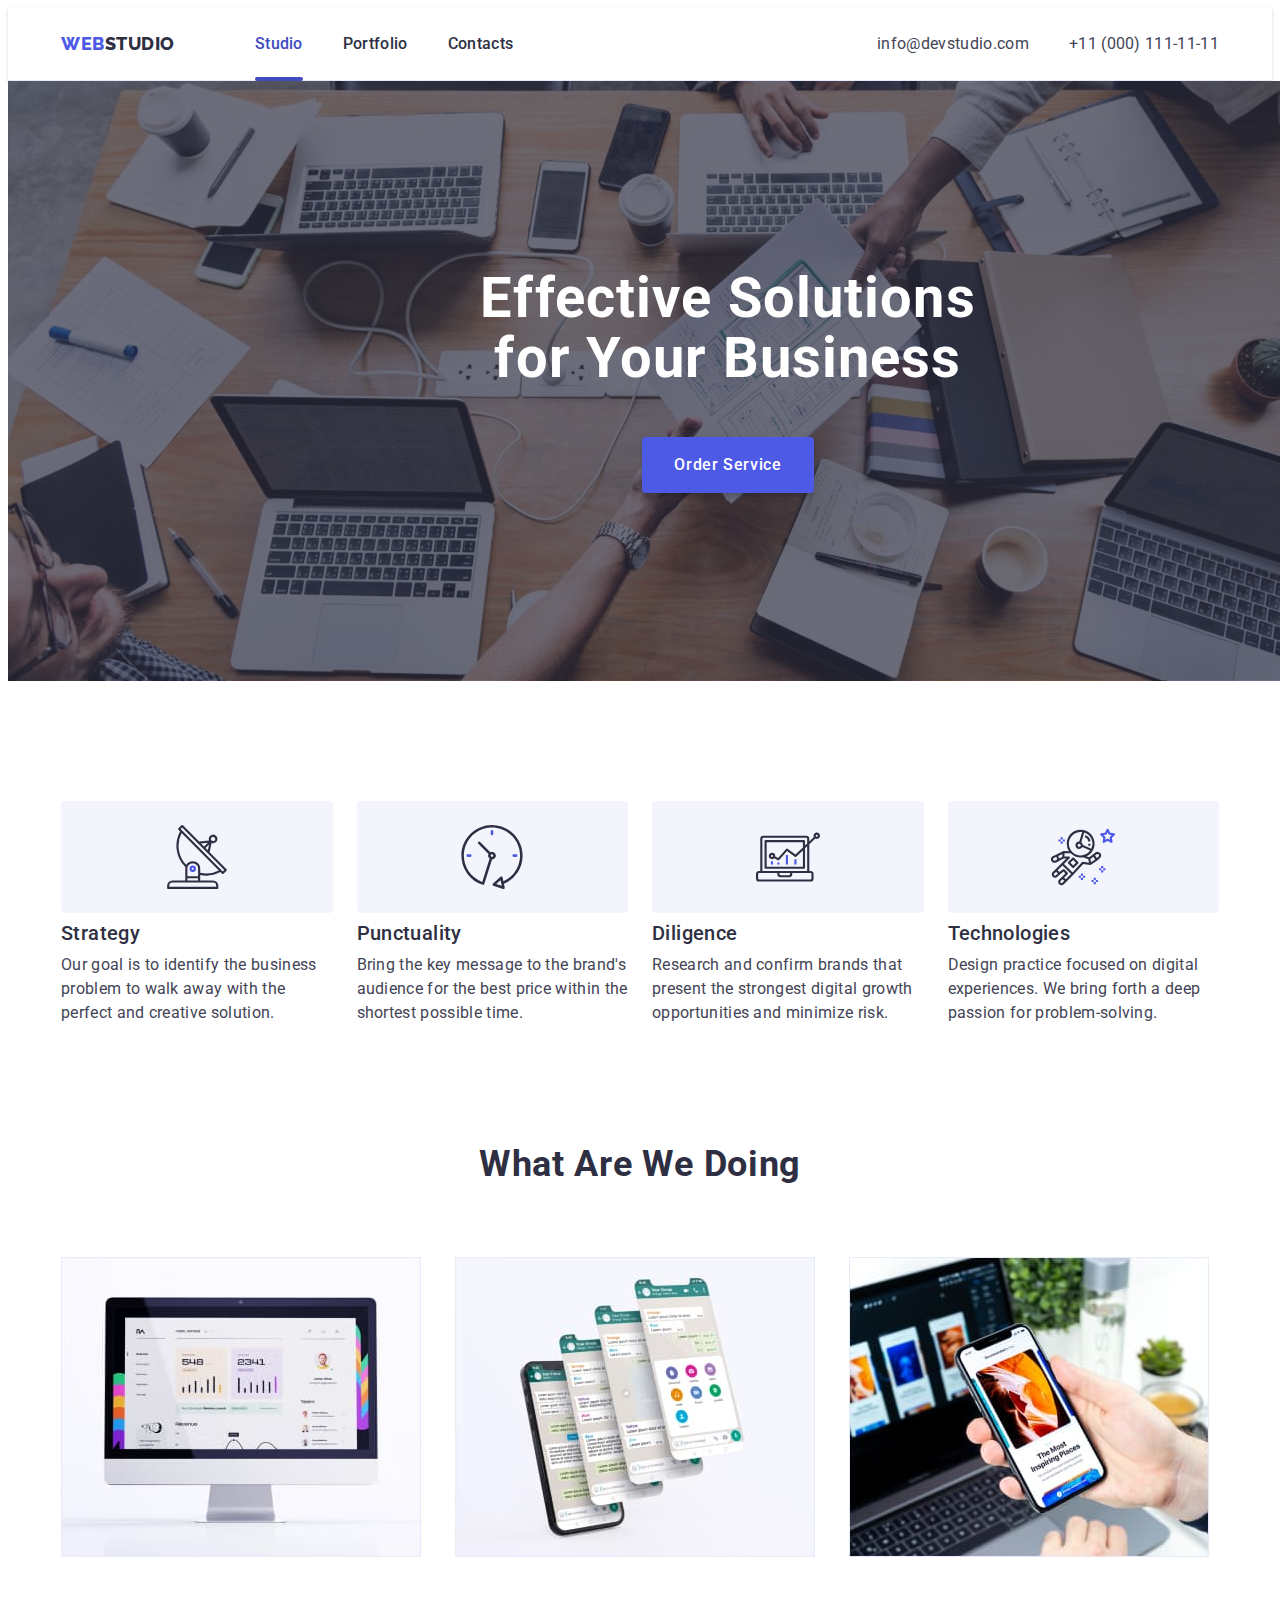
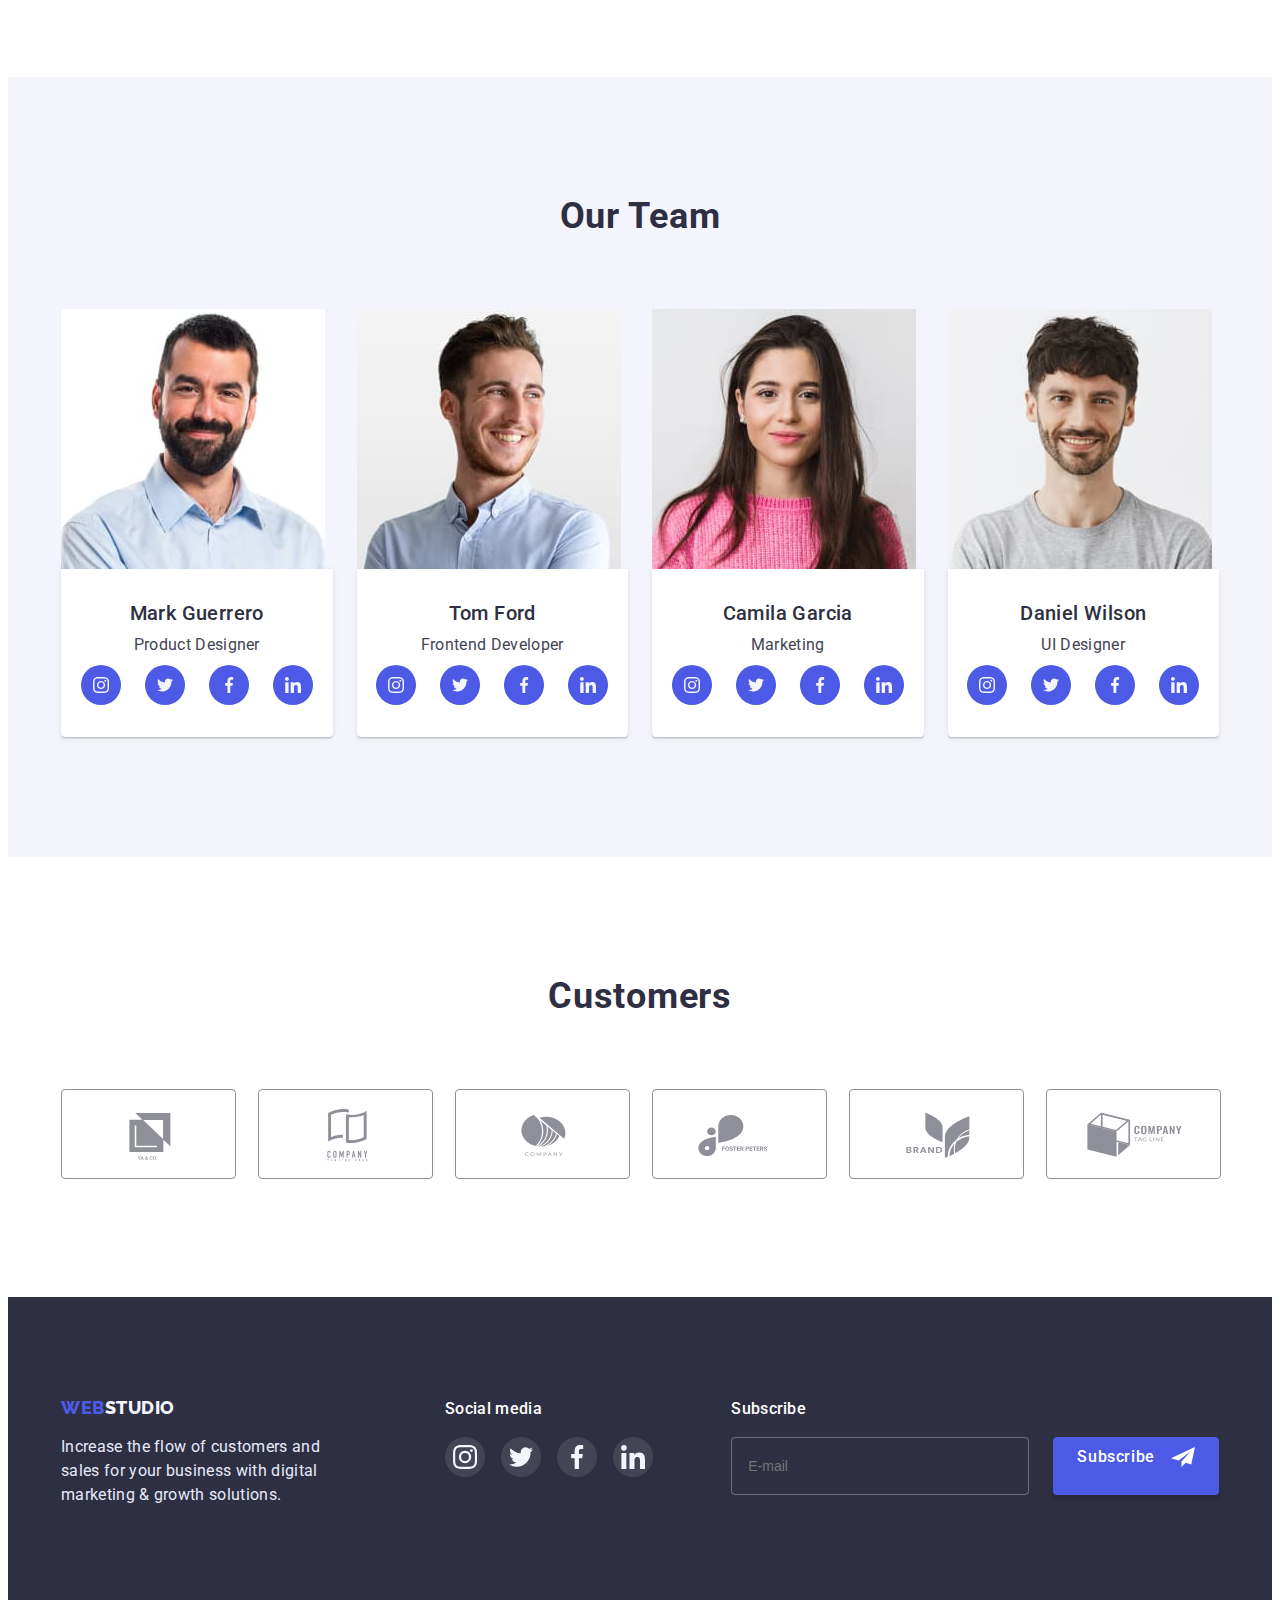
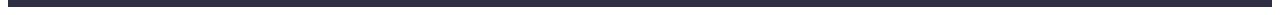
==== index.html @ 7e866ab6 "start" ====
<!DOCTYPE html>
<html lang="en">
  <head>
    <meta charset="UTF-8" />
    <meta http-equiv="X-UA-Compatible" content="IE=edge" />
    <meta name="viewport" content="width=device-width, initial-scale=1.0" />
    <title>WebStudio</title>
    <link rel="preconnect" href="https://fonts.googleapis.com" />
    <link rel="preconnect" href="https://fonts.gstatic.com" crossorigin />
    <link
      href="https://fonts.googleapis.com/css2?family=Raleway:wght@800&family=Roboto:wght@400;500;700;900&display=swap"
      rel="stylesheet"
    />
    <link
      rel="stylesheet"
      href="https://cdnjs.cloudflare.com/ajax/libs/modern-normalize/1.1.0/modern-normalize.min.css"
      integrity="sha512-wpPYUAdjBVSE4KJnH1VR1HeZfpl1ub8YT/NKx4PuQ5NmX2tKuGu6U/JRp5y+Y8XG2tV+wKQpNHVUX03MfMFn9Q=="
      crossorigin="anonymous"
      referrerpolicy="no-referrer"
    />
    <link rel="stylesheet" href="./css/styles.css" />
  </head>
  <body>
    <header class="header">
      <div class="container header-container">
        <nav class="header-nav">
          <a class="header-logo link" href="./index.html"
            >WEB<span class="header-logo-part">Studio</span></a
          >
          <ul class="header-list list">
            <li class="header-item">
              <a class="header-link current link" href="./index.html">Studio</a>
            </li>
            <li class="header-item">
              <a class="header-link link" href="./portfolio.html">Portfolio</a>
            </li>
            <li class="header-item">
              <a class="header-link link" href="">Contacts</a>
            </li>
          </ul>
        </nav>
        <address class="address">
          <ul class="header-contact-list list">
            <li class="header-contact-item">
              <a
                class="header-contact-link link"
                href="mailto:info@devstudio.com"
                >info@devstudio.com</a
              >
            </li>
            <li class="header-contact-item">
              <a class="header-contact-link link" href="tel:+110001111111"
                >+11 (000) 111-11-11</a
              >
            </li>
          </ul>
        </address>
      </div>
    </header>
    <main>
      <section class="hero">
        <div class="container hero-container">
          <h1 class="hero-title">Effective Solutions for Your Business</h1>
          <button type="button" data-modal-open class="hero-btn">
            Order Service
          </button>
        </div>
      </section>
      <section class="qualities section">
        <div class="container qualities-container">
          <h2 hidden class="qualities-title">Advantages</h2>
          <ul class="qualities-list list">
            <li class="qualities-item">
              <div class="qualities-icon-box">
                <svg class="qualities-icon" width="64" height="64">
                  <use href="./images/icons.svg#icon-antenna"></use>
                </svg>
              </div>
              <h3 class="qualities-name">Strategy</h3>
              <p class="qualities-text">
                Our goal is to identify the business problem to walk away with
                the perfect and creative solution.
              </p>
            </li>
            <li class="qualities-item">
              <div class="qualities-icon-box">
                <svg class="qualities-icon" width="64" height="64">
                  <use href="./images/icons.svg#icon-clock"></use>
                </svg>
              </div>
              <h3 class="qualities-name">Punctuality</h3>
              <p class="qualities-text">
                Bring the key message to the brand's audience for the best price
                within the shortest possible time.
              </p>
            </li>
            <li class="qualities-item">
              <div class="qualities-icon-box">
                <svg class="qualities-icon" width="64" height="64">
                  <use href="./images/icons.svg#icon-diagram"></use>
                </svg>
              </div>
              <h3 class="qualities-name">Diligence</h3>
              <p class="qualities-text">
                Research and confirm brands that present the strongest digital
                growth opportunities and minimize risk.
              </p>
            </li>
            <li class="qualities-item">
              <div class="qualities-icon-box">
                <svg class="qualities-icon" width="64" height="64">
                  <use href="./images/icons.svg#icon-astronaut"></use>
                </svg>
              </div>
              <h3 class="qualities-name">Technologies</h3>
              <p class="qualities-text">
                Design practice focused on digital experiences. We bring forth a
                deep passion for problem-solving.
              </p>
            </li>
          </ul>
        </div>
      </section>
      <section class="creation section">
        <div class="container">
          <h2 class="creation-title">What Are We Doing</h2>
          <ul class="creation-list list">
            <li class="creation-item">
              <img src="./images/computer.jpg" alt="computer" width="360" />
            </li>
            <li class="creation-item">
              <img src="./images/messenger.jpg" alt="messenger" width="360" />
            </li>
            <li class="creation-item">
              <img src="./images/phone.jpg" alt="phone" width="360" />
            </li>
          </ul>
        </div>
      </section>
      <section class="team section">
        <div class="container team-container">
          <h2 class="team-title">Our Team</h2>
          <ul class="team-list list">
            <li class="team-item">
              <img src="./images/mark.jpg" alt="Mark Guerrero" width="264" />
              <div class="team-text">
                <h3 class="team-worker-name">Mark Guerrero</h3>
                <p class="team-worker-position">Product Designer</p>
                <ul class="team-soc-list list">
                  <li class="team-soc-item">
                    <a class="team-soc-link link" href>
                      <svg class="team-soc-icon" width="16" height="16">
                        <use href="./images/icons.svg#icon-instagram"></use>
                      </svg>
                    </a>
                  </li>
                  <li class="team-soc-item">
                    <a class="team-soc-link link" href>
                      <svg class="team-soc-icon" width="16" height="16">
                        <use href="./images/icons.svg#icon-twitter"></use>
                      </svg>
                    </a>
                  </li>
                  <li class="team-soc-item">
                    <a class="team-soc-link link" href>
                      <svg class="team-soc-icon" width="16" height="16">
                        <use href="./images/icons.svg#icon-facebook"></use>
                      </svg>
                    </a>
                  </li>
                  <li class="team-soc-item">
                    <a class="team-soc-link link" href>
                      <svg class="team-soc-icon" width="16" height="16">
                        <use href="./images/icons.svg#icon-linkedin"></use>
                      </svg>
                    </a>
                  </li>
                </ul>
              </div>
            </li>
            <li class="team-item">
              <img src="./images/tom.jpg" alt="Tom Ford" width="264" />
              <div class="team-text">
                <h3 class="team-worker-name">Tom Ford</h3>
                <p class="team-worker-position">Frontend Developer</p>
                <ul class="team-soc-list list">
                  <li class="team-soc-item">
                    <a class="team-soc-link link" href>
                      <svg class="team-soc-icon" width="16" height="16">
                        <use href="./images/icons.svg#icon-instagram"></use>
                      </svg>
                    </a>
                  </li>
                  <li class="team-soc-item">
                    <a class="team-soc-link link" href>
                      <svg class="team-soc-icon" width="16" height="16">
                        <use href="./images/icons.svg#icon-twitter"></use>
                      </svg>
                    </a>
                  </li>
                  <li class="team-soc-item">
                    <a class="team-soc-link link" href>
                      <svg class="team-soc-icon" width="16" height="16">
                        <use href="./images/icons.svg#icon-facebook"></use>
                      </svg>
                    </a>
                  </li>
                  <li class="team-soc-item">
                    <a class="team-soc-link link" href>
                      <svg class="team-soc-icon" width="16" height="16">
                        <use href="./images/icons.svg#icon-linkedin"></use>
                      </svg>
                    </a>
                  </li>
                </ul>
              </div>
            </li>
            <li class="team-item">
              <img src="./images/camila.jpg" alt="Camila Garcia" width="264" />
              <div class="team-text">
                <h3 class="team-worker-name">Camila Garcia</h3>
                <p class="team-worker-position">Marketing</p>
                <ul class="team-soc-list list">
                  <li class="team-soc-item">
                    <a class="team-soc-link link" href>
                      <svg class="team-soc-icon" width="16" height="16">
                        <use href="./images/icons.svg#icon-instagram"></use>
                      </svg>
                    </a>
                  </li>
                  <li class="team-soc-item">
                    <a class="team-soc-link link" href>
                      <svg class="team-soc-icon" width="16" height="16">
                        <use href="./images/icons.svg#icon-twitter"></use>
                      </svg>
                    </a>
                  </li>
                  <li class="team-soc-item">
                    <a class="team-soc-link link" href>
                      <svg class="team-soc-icon" width="16" height="16">
                        <use href="./images/icons.svg#icon-facebook"></use>
                      </svg>
                    </a>
                  </li>
                  <li class="team-soc-item">
                    <a class="team-soc-link link" href>
                      <svg class="team-soc-icon" width="16" height="16">
                        <use href="./images/icons.svg#icon-linkedin"></use>
                      </svg>
                    </a>
                  </li>
                </ul>
              </div>
            </li>
            <li class="team-item">
              <img src="./images/daniel.jpg" alt="Daniel Wilson" width="264" />
              <div class="team-text">
                <h3 class="team-worker-name">Daniel Wilson</h3>
                <p class="team-worker-position">UI Designer</p>
                <ul class="team-soc-list list">
                  <li class="team-soc-item">
                    <a class="team-soc-link link" href>
                      <svg class="team-soc-icon" width="16" height="16">
                        <use href="./images/icons.svg#icon-instagram"></use>
                      </svg>
                    </a>
                  </li>
                  <li class="team-soc-item">
                    <a class="team-soc-link link" href>
                      <svg class="team-soc-icon" width="16" height="16">
                        <use href="./images/icons.svg#icon-twitter"></use>
                      </svg>
                    </a>
                  </li>
                  <li class="team-soc-item">
                    <a class="team-soc-link link" href>
                      <svg class="team-soc-icon" width="16" height="16">
                        <use href="./images/icons.svg#icon-facebook"></use>
                      </svg>
                    </a>
                  </li>
                  <li class="team-soc-item">
                    <a class="team-soc-link link" href>
                      <svg class="team-soc-icon" width="16" height="16">
                        <use href="./images/icons.svg#icon-linkedin"></use>
                      </svg>
                    </a>
                  </li>
                </ul>
              </div>
            </li>
          </ul>
        </div>
      </section>
      <section class="customers section">
        <div class="container customers-container">
          <h2 class="customers-title">Customers</h2>
          <ul class="customers-list list">
            <li class="customers-item">
              <a class="customers-link link" href>
                <svg class="customers-icon" width="104" height="56">
                  <use href="./images/icons.svg#icon-Logo-1"></use>
                </svg>
              </a>
            </li>
            <li class="customers-item">
              <a class="customers-link link" href="">
                <svg class="customers-icon" width="104" height="56">
                  <use href="./images/icons.svg#icon-Logo-2"></use>
                </svg>
              </a>
            </li>
            <li class="customers-item">
              <a class="customers-link link" href="">
                <svg class="customers-icon" width="104" height="56">
                  <use href="./images/icons.svg#icon-Logo-3"></use>
                </svg>
              </a>
            </li>
            <li class="customers-item">
              <a class="customers-link link" href="">
                <svg class="customers-icon" width="104" height="56">
                  <use href="./images/icons.svg#icon-Logo-4"></use>
                </svg>
              </a>
            </li>
            <li class="customers-item">
              <a class="customers-link link" href="">
                <svg class="customers-icon" width="104" height="56">
                  <use href="./images/icons.svg#icon-Logo-5"></use>
                </svg>
              </a>
            </li>
            <li class="customers-item">
              <a class="customers-link link" href="">
                <svg class="customers-icon" width="104" height="56">
                  <use href="./images/icons.svg#icon-Logo-6"></use>
                </svg>
              </a>
            </li>
          </ul>
        </div>
      </section>
    </main>
    <footer class="footer">
      <div class="container footer-container">
        <div class="footer-info">
          <a class="footer-logo link" href="./index.html"
            >WEB<span class="footer-logo-part">Studio</span></a
          >
          <p class="footer-text">
            Increase the flow of customers and sales for your business with
            digital marketing & growth solutions.
          </p>
        </div>
        <div class="footer-soc">
          <h3 class="footer-soc-title">Social media</h3>
          <ul class="footer-soc-list list">
            <li class="footer-soc-item">
              <a class="footer-soc-link link" href>
                <svg class="customers-icon" width="24" height="24">
                  <use href="./images/icons.svg#icon-instagram"></use>
                </svg>
              </a>
            </li>
            <li class="footer-soc-item">
              <a class="footer-soc-link link" href>
                <svg class="footer-soc-icon" width="24" height="24">
                  <use href="./images/icons.svg#icon-twitter"></use>
                </svg>
              </a>
            </li>
            <li class="footer-soc-item">
              <a class="footer-soc-link link" href>
                <svg class="footer-soc-icon" width="24" height="24">
                  <use href="./images/icons.svg#icon-facebook"></use>
                </svg>
              </a>
            </li>
            <li class="footer-soc-item">
              <a class="footer-soc-link link" href>
                <svg class="footer-soc-icon" width="24" height="24">
                  <use href="./images/icons.svg#icon-linkedin"></use>
                </svg>
              </a>
            </li>
          </ul>
        </div>
        <div class="footer-sub">
          <p class="footer-sub-title">Subscribe</p>
          <form class="footer-sub-content">
            <label class="footer-sub-email" for="sub-email"></label>
            <input
              class="sub-email-input"
              id="sub-email"
              name="sub-email"
              type="email"
              placeholder="E-mail"
            />
            <button type="submit" class="footer-sub-btn">
              Subscribe
              <svg class="footer-sub-icon" width="24" height="24">
                <use href="./images/icons.svg#icon-telegram"></use>
              </svg>
            </button>
          </form>
        </div>
      </div>
    </footer>
    <div class="backdrop is-hidden" data-modal>
      <div class="modal">
        <div class="modal-close">
          <button type="button" class="modal-close-btn" data-modal-close>
            <svg class="modal-close-sign" width="8" height="8">
              <use href="./images/icons.svg#icon-close-black"></use>
            </svg>
          </button>
        </div>
        <p class="modal-title" title="Modal title">
          Leave your contacts and we will call you back
        </p>
        <form class="modal-form">
          <div class="modal-field">
            <label class="modal-label-text" for="user-name">Name</label>
            <div class="input-wrap">
              <input
                class="modal-input"
                id="user-name"
                name="user-name"
                type="text"
              />
              <svg class="modal-input-icon" width="18" height="24">
                <use href="./images/icons.svg#icon-person"></use>
              </svg>
            </div>
          </div>
          <div class="modal-field">
            <label class="modal-label-text" for="user-phone">Phone</label>
            <div class="input-wrap">
              <input
                class="modal-input"
                id="user-phone"
                name="user-phone"
                type="tel"
              />
              <svg class="modal-input-icon" width="18" height="24">
                <use href="./images/icons.svg#icon-phone"></use>
              </svg>
            </div>
          </div>
          <div class="modal-field">
            <label class="modal-label-text" for="user-email">Email</label>
            <div class="input-wrap">
              <input
                class="modal-input"
                id="user-email"
                name="user-email"
                type="email"
              />
              <svg class="modal-input-icon" width="18" height="24">
                <use href="./images/icons.svg#icon-email"></use>
              </svg>
            </div>
          </div>
          <div class="modal-field">
            <label class="modal-label-text" for="user-comment">Comment</label>
            <div class="input-wrap">
              <textarea
                class="modal-textarea"
                name="user-comment"
                id="user-comment"
                placeholder="Text input"
              ></textarea>
            </div>
          </div>
          <div class="modal-field">
            <input
              class="modal-check visually-hidden"
              id="privacy"
              name="user-privacy"
              type="checkbox"
              value="true"
            />
            <label class="check-text" for="privacy">
              <span>
                <svg class="check-icon" width="10" height="8">
                  <use href="./images/icons.svg#icon-Vector"></use>
                </svg>
              </span>
              <p class="text-privacy">
                I accept the terms and conditions of the
                <a class="privacy-link" href="">Privacy Policy</a>
              </p>
            </label>
          </div>
          <button class="modal-btn" type="submit">Send</button>
        </form>
      </div>
    </div>
    <script src="./js/modal.js"></script>
  </body>
</html>
---- css/styles.css ----
:root{
    --first-main-color: #2E2F42;
    --second-main-color: #434455;
    --third-main-color: #4D5AE5;
    --hover-color: #404BBF;
    --white-color: #FFFFFF;
    --cloud-color: #F4F4FD;
    --cornflower-color: #E7E9FC;
    --green-color: #31D0AA;
    --helper-text-color: #8E8F99;
    --modal-color: #FCFCFC;
}

.visually-hidden {
    position: absolute;
    width: 1px;
    height: 1px;
    margin: -1px;
    border: 0;
    padding: 0;

    white-space: nowrap;
    clip-path: inset(100%);
    clip: rect(0 0 0 0);
    overflow: hidden;
}

p,
h1,
h2,
h3,
h4,
h5,
h6{
   margin: 0; 
}

ul{
    padding-left: 0;
    margin: 0;
}

body{
    font-family:'Roboto', sans-serif;
}

.link{
    text-decoration: none;
}

.list{
    list-style: none;
}

.container{
    max-width: 1158px;
    padding-left: 15px;
    padding-right: 15px;
    margin-left: auto;
    margin-right: auto;
    /* outline: 2px solid red; */
}

.section{
    padding-top: 120px;
    padding-bottom: 120px;
}

img{
    display: block;
    max-width: 100%;
    height: auto;
}

/* -------------------HEADER-------------------- */

.header{
  padding-top: 24px;
  padding-bottom: 24px;
  border-bottom: 1px solid #E7E9FC;
  box-shadow: 0px 2px 1px rgba(46, 47, 66, 0.08), 0px 1px 1px rgba(46, 47, 66, 0.16), 0px 1px 6px rgba(46, 47, 66, 0.08);
}

.header-container{
    display: flex;
    align-items: center;
}

.header-nav{
    display: flex;
    align-items: center;
    margin-right: auto;
}

.header-logo{
    font-family: 'Raleway', sans-serif;
    font-weight: 800;
    font-size: 18px;
    line-height: 1.17;
    letter-spacing: 0.03em;
    text-transform: uppercase;
    color: var(--third-main-color);
    margin-right: 80px;
}

.header-logo-part{
    color: var(--first-main-color);
}

.header-list{
    display: flex;
    gap: 40px;
}

.header-link{
    position: relative;
    font-weight: 500;
    font-size: 16px;
    line-height: 1.5;
    letter-spacing: 0.02em;
    color: var(--first-main-color);
    transition: color 250ms cubic-bezier(0.4, 0, 0.2, 1);
}

.current.header-link{
    color: var(--hover-color);
}

.current.header-link::after{
    content: '';
    display: block;
    position: absolute;
    top: 43px;
    width: 100%;
    height: 4px;
    background-color: var(--hover-color);
    border-radius: 2px;
}

.header-link:hover,
.header-link:focus {
    color: var(--hover-color);
}

.header-contact-link{
    font-weight: 400;
    font-size: 16px;
    line-height: 1.5;
    letter-spacing: 0.02em;
    color: var(--second-main-color);
    transition: color 250ms cubic-bezier(0.4, 0, 0.2, 1);
}

.header-contact-link:hover,
.header-contact-link:focus:focus {
    color: var(--hover-color);
}

.address{
    font-style: normal;
}

.header-contact-list{
    display: flex;
    gap: 40px;
}

/* ----------------------HERO------------------- */

.hero{
    background-image: linear-gradient(rgba(46, 47, 66, 0.7), rgba(46, 47, 66, 0.7)), url(../images/hero-bg.jpg);
    background-repeat: no-repeat;
    background-position: center;
    background-size: cover;
    text-align: center;
    padding-top: 188px;
    padding-bottom: 188px;
    width: 1440px;
    margin-left: auto;
    margin-right: auto;
}

.hero-title{
    font-size: 56px;
    line-height: 1.07;
    letter-spacing: 0.02em;
    color: var(--white-color);
    margin-bottom: 48px;
    width: 496px;
    margin-left: auto;
    margin-right: auto;
} 

.hero-btn{
    font-family: 'Roboto', sans-serif;
    font-weight: 500;
    font-size: 16px;
    line-height: 1.5;
    letter-spacing: 0.04em;
    color: var(--white-color);
    background-color: var(--third-main-color);
    cursor: pointer;
    padding: 16px 32px;
    box-shadow: 0px 4px 4px rgba(0, 0, 0, 0.15);
    border-radius: 4px;
    border: 0;
    transition: background-color 250ms cubic-bezier(0.4, 0, 0.2, 1);
}

.hero-btn:hover,
.hero-btn:focus{
    background-color: var(--hover-color);
}

/* -----------------QUALITIES------------------ */

.qualities-item{
    max-width: calc((100% - 72px) / 4);
}

.qualities-list{
    display: flex;
    align-items: center;
    gap: 24px;
}

.qualities-icon-box{
   
    height: 112px;
    background-color: var(--cloud-color);
    border-radius: 4px;
    display: flex;
    align-items: center;
    justify-content: center;
    margin-bottom: 8px;
}

.qualities-name{
    font-weight: 500;
    font-size: 20px;
    line-height: 1.2;
    letter-spacing: 0.02em;
    color: var(--first-main-color);
    margin-bottom: 8px;
}

.qualities-text{
    font-size: 16px;
    line-height: 1.5;
    letter-spacing: 0.02em;
    color: var(--second-main-color); 
}

/* -----------------CREATION------------------- */

.creation{
    padding-top: 0;
}

.creation-title{
    font-size: 36px;
    line-height: 1.11;
    letter-spacing: 0.02em;
    text-align: center;
    text-transform: capitalize;
    color: var(--first-main-color);
    margin-bottom: 72px;
}

.creation-list{
    display: flex;
    align-items: center;
    gap: 24px;
}

.creation-item{
    width: calc((100% - 48px) / 3);
}

/* --------------------TEAM-------------------- */

.team{
    background: var(--cloud-color);
}

.team-list{
    display: flex;
    gap: 24px;
}

.team-item{
    width: calc((100% - 72px) / 4);
}

.team-text{
    padding: 32px 0;
    background: var(--white-color);
    box-shadow: 0px 1px 6px rgba(46, 47, 66, 0.08), 0px 1px 1px rgba(46, 47, 66, 0.16), 0px 2px 1px rgba(46, 47, 66, 0.08);
    border-radius: 0px 0px 4px 4px;
}

.team-title{
    font-size: 36px;
    line-height: 1.11;
    letter-spacing: 0.02em;
    text-align: center;
    text-transform: capitalize;
    color: var(--first-main-color);
    margin-bottom: 72px;
}

.team-worker-name{
    font-weight: 500;
    font-size: 20px;
    line-height: 1.2;
    letter-spacing: 0.02em;
    color: var(--first-main-color);
    text-align: center;
    margin-bottom: 8px;
}

.team-worker-position{
    line-height: 1.5;
    letter-spacing: 0.02em;
    color: var(--second-main-color);
    text-align: center;
    margin-bottom: 8px;
}

.team-soc-list{
    display: flex;
    justify-content: center;
    gap: 24px;
}

.team-soc-item{
    width: 40px;
    height: 40px;
}

.team-soc-link{
    width: 100%;
    height: 100%;
    border-radius: 50%;
    background-color: var(--third-main-color);
    display: flex;
    align-items: center;
    justify-content: center;
    fill: var(--cloud-color);
    transition: background-color 250ms cubic-bezier(0.4, 0, 0.2, 1);
}

.team-soc-link:hover,
.team-soc-link:focus{
    background-color: var(--hover-color);
}

/* ---------------------CUSTOMERS--------------------- */

.customers-title{
    font-size: 36px;
    line-height: 1.11;
    text-align: center;
    letter-spacing: 0.02em;
    text-transform: capitalize;
    color: var(--first-main-color);
    margin-bottom: 72px;
}

.customers-list{
    display: flex;
    justify-content: center;
    gap: 24px;
}

.customers-item{
    width: calc((100% - 120px) / 6);
    height: 88px;
}

.customers-link{
    width: 100%;
    height: 100%;
    border: 1px solid var(--helper-text-color);
    border-radius: 4px;
    display: flex;
    align-items: center;
    justify-content: center;
    fill: var(--helper-text-color);
    transition: border-color 250ms cubic-bezier(0.4, 0, 0.2, 1);
}

.customers-icon{
    transition: fill 250ms cubic-bezier(0.4, 0, 0.2, 1);
}

.customers-link:hover,
.customers-link:focus{
    border-color: var(--hover-color);
}

.customers-link:hover .customers-icon,
.customers-link:focus .customers-icon{
    fill: var(--hover-color);
}

/* --------------------FOOTER------------------ */

.footer{
    background-color: var(--first-main-color);
    padding-top: 100px;
    padding-bottom: 100px;
}

.footer-container{
    display: flex;
    /* gap: 120px; */
}

.footer-info{
    margin-right: 120px;
}

.footer-logo{
    font-family: 'Raleway', sans-serif;
    font-weight: 800;
    font-size: 18px;
    line-height: 1.17;
    letter-spacing: 0.03em;
    text-transform: uppercase;
    color: var(--third-main-color);
}

.footer-logo-part{
    font-family: 'Raleway', sans-serif;
    font-size: 18px;
    line-height: 1.16;
    letter-spacing: 0.03em;
    text-transform: uppercase;
    color: var(--cloud-color);
}

.footer-text{
    line-height: 1.5;
    letter-spacing: 0.02em;
    color: var(--cornflower-color);
    margin-top: 16px;
    max-width: 264px;
}

.footer-soc-title{
    font-weight: 500;
    font-size: 16px;
    line-height: 1.5;
    letter-spacing: 0.02em;
    color: var(--white-color);
    margin-bottom: 16px;
}

.footer-soc-list{
    display: flex;
    justify-content: center;
    gap: 16px;
}

.footer-soc-item{
    width: 40px;
    height: 40px;
}

.footer-soc-link{
    width: 100%;
    height: 100%;
    border-radius: 50%;
    background-color: rgba(255, 255, 255, 0.1);
    display: flex;
    align-items: center;
    justify-content: center;
    fill: var(--cloud-color);
    transition: background-color 250ms cubic-bezier(0.4, 0, 0.2, 1);
}

.footer-soc-link:hover,
.footer-soc-link:focus{
    background-color: var(--green-color);
}

.footer-sub-title{
    font-weight: 500;
    font-size: 16px;
    line-height: 1.5;
    letter-spacing: 0.02em;
    color: var(--white-color);
    margin-bottom: 16px;
}

.footer-sub{
    margin-left: auto;
}

.footer-sub-content{
    display: flex;
    justify-content: center;
}

.sub-email-input{
    border: 1px solid rgba(255, 255, 255, 0.3);
    border-radius: 4px;
    height: 40px;
    min-width: 264px;
    background-color: transparent;
    outline: transparent;

    padding: 8px 16px;
    font-size: 14px;
    color: var(--helper-text-color);
}

.sub-email-input:focus{
    border-color: var(--hover-color);
}

.footer-sub-btn{
    font-family: 'Roboto', sans-serif;
    font-weight: 500;
    font-size: 16px;
    line-height: 1.5;
    letter-spacing: 0.04em;
    color: var(--white-color);
    background-color: var(--third-main-color);
    cursor: pointer;
    padding: 8px 24px;
    box-shadow: 0px 4px 4px rgba(0, 0, 0, 0.15);
    border-radius: 4px;
    border: 0;
    transition: background-color 250ms cubic-bezier(0.4, 0, 0.2, 1);
    margin-left: 24px;
    display: flex;
    gap: 16px;
}

.footer-sub-icon{
    fill: var(--white-color);
}

.footer-sub-btn:hover,
.footer-sub-btn:focus{
    background-color: var(--hover-color);
}


/* ------------------PORTFOLIO-------------------- */

.portfolio{
    padding-top: 96px;
}

.portfolio-btn-list{
    display: flex;
    justify-content: center;
    gap: 24px;
    margin-bottom: 72px;
}

.portfolio-btn{
    font-family: 'Roboto', sans-serif;
    font-weight: 500;
    font-size: 16px;
    line-height: 1.5;
    letter-spacing: 0.04em;
    color: var(--third-main-color);
    background-color: var(--cloud-color);
    cursor: pointer;
    padding: 12px 24px;
    border: 1px solid var(--cornflower-color);
    border-radius: 4px;

    transition: color 250ms cubic-bezier(0.4, 0, 0.2, 1), background-color 250ms cubic-bezier(0.4, 0, 0.2, 1), border-color 250ms cubic-bezier(0.4, 0, 0.2, 1), box-shadow 250ms cubic-bezier(0.4, 0, 0.2, 1);
}

.portfolio-btn:hover,
.portfolio-btn:focus{
    color: var(--white-color);
    background-color: var(--hover-color);
    border-color: var(--hover-color);
    box-shadow: 0px 3px 1px rgba(0, 0, 0, 0.1), 0px 2px 1px rgba(0, 0, 0, 0.08), 0px 2px 2px rgba(0, 0, 0, 0.12);
}

.portfolio-card-list{
    display: flex;
    flex-wrap: wrap;
    gap: 48px 24px;
}

.portfolio-card-link{
    display: block;
    transition: box-shadow 250ms cubic-bezier(0.4, 0, 0.2, 1);
}

.portfolio-card-link:hover,
.portfolio-card-link:focus{
    box-shadow: 0px 1px 6px rgba(46, 47, 66, 0.08), 0px 1px 1px rgba(46, 47, 66, 0.16), 0px 2px 1px rgba(46, 47, 66, 0.08);
}

.portfolio-card-link:focus .portfolio-card-cover-text{
    transform: translateY(0%);
}

.portfolio-card-content{
    background: var(--white-color);
    border: 1px solid var(--cornflower-color);
    border-top: none;
    padding-top: 32px;
    padding-bottom: 32px;
    padding-left: 16px;
}

.portfolio-card-title{
    font-weight: 500;
    font-size: 20px;
    line-height: 1.2;
    letter-spacing: 0.02em;
    color: var(--first-main-color);
    margin-bottom: 8px;
}

.portfolio-card-text{
    line-height: 1.5;
    letter-spacing: 0.02em;
    color: var(--second-main-color); 
}

.portfolio-card-item{
    width: calc((100% - 48px) / 3);
}

.portfolio-card-item:hover .portfolio-card-cover-text{
    transform: translateY(0%);
}

.portfolio-card-top-wrap{
    position: relative;
    overflow: hidden;
}

.portfolio-card-cover-text {
    position: absolute;
    top: 0;
    left: 0;
    font-weight: 400;
    font-size: 16px;
    line-height: 1.5;
    letter-spacing: 0.02em;
    color: var(--cloud-color);
    background-color: var(--third-main-color);
    padding: 40px 32px;
    height: 100%;
    width: 100%;

    transform: translateY(100%);
    transition: transform 250ms cubic-bezier(0.4, 0, 0.2, 1);
}

.backdrop{
    position: fixed;
    top: 0;
    left: 0;
    opacity: 1;
    width: 100%;
    height: 100%;
    background-color: rgba(46, 47, 66, 0.4);
    transition: opacity 250ms cubic-bezier(0.4, 0, 0.2, 1), visibility 250ms cubic-bezier(0.4, 0, 0.2, 1);
}

.modal{
    width: 408px;
    background-color: var(--modal-color);
    box-shadow: 0px 1px 1px rgba(0, 0, 0, 0.14), 0px 1px 3px rgba(0, 0, 0, 0.12), 0px 2px 1px rgba(0, 0, 0, 0.2);
    border-radius: 4px;
    position: absolute;
    top: 50%;
    left: 50%;
    transform: translate(-50%, -50%) scale(1);
    transition: transform 250ms cubic-bezier(0.4, 0, 0.2, 1);
    padding: 72px 24px 24px;
}

.modal-close{
    width: 24px;
    height: 24px;
    display: block;
    position: absolute;
    top: 24px;
    right: 24px;
}

.modal-close-btn{
    width: 100%;
    height: 100%;
    border-radius: 50%;
    background-color: var(--cornflower-color);
    border: 1px solid rgba(0, 0, 0, 0.1);
    cursor: pointer;
    display: inline-flex;
    justify-content: center;
    align-items: center;
    transition: background-color 250ms cubic-bezier(0.4, 0, 0.2, 1), fill 250ms cubic-bezier(0.4, 0, 0.2, 1);
}

.modal-close-btn:hover,
.modal-close-btn:focus{
    background-color: var(--hover-color);
    fill: var(--white-color);
}

.is-hidden{
    opacity: 0;
    visibility: hidden;
    pointer-events: none;
}

.backdrop.is-hidden .modal{
    transform: translate(-50%, -50%) scale(0);
}

.modal-title{
    font-weight: 500;
    font-size: 16px;
    line-height: 1.5;
    text-align: center;
    letter-spacing: 0.02em;
    color: var(--first-main-color);
    margin-bottom: 16px;
}

.modal-field{
    margin-bottom: 8px;
}

.input-wrap{
    position: relative;
}

.modal-input{
    width: 100%;
    height: 40px;
    border: 1px solid rgba(33, 33, 33, 0.2);
    border-radius: 4px;

    padding-left: 38px;
    font-size: 14px;
    color: var(--first-main-color);
    outline: transparent;
    transition: border-color 250ms cubic-bezier(0.4, 0, 0.2, 1);
}

.modal-input-icon{
    position: absolute;
    left: 16px;
    top: 50%;
    transform: translateY(-50%);
    fill: var(--first-main-color);
    transition: fill 250ms cubic-bezier(0.4, 0, 0.2, 1);
}

.modal-input:focus{
    border-color: var(--third-main-color);
}

.modal-input:focus + .modal-input-icon{
    fill: var(--third-main-color);
}

.modal-label-text{
    display: inline-block;
    font-weight: 400;
    font-size: 12px;
    line-height: 1.17;
    letter-spacing: 0.04em;
    color: var(--helper-text-color);
    margin-bottom: 4px;
}

.modal-textarea{
    width: 100%;
    min-height: 120px;
    border: 1px solid rgba(33, 33, 33, 0.2);
    border-radius: 4px;
    background-color: transparent;
    resize: none;
    padding: 8px 16px;
    outline: transparent;
    font-size: 14px;
    display: block;
    transition: border-color 250ms cubic-bezier(0.4, 0, 0.2, 1);
}

.modal-textarea:focus{
    border-color: var(--third-main-color);
}

.check-text{
    display: flex;
    align-items: center;
    gap: 5px;
    position: relative;
    margin-bottom: 24px;
    margin-top: 16px;
}

.check-text span{
    width: 16px;
    height: 16px;
    border: 1.25px solid var(--first-main-color);
    border-radius: 2px;
    display: flex;
    align-items: center;
    justify-content: center;
    fill: transparent;
    transition: background-color 250ms cubic-bezier(0.4, 0, 0.2, 1);
}

.text-privacy{
    font-weight: 400;
    font-size: 12px;
    line-height: 1.17;
    letter-spacing: 0.04em;
    color: #757575;
}

.modal-check:checked + .check-text span {
    background-color: var(--third-main-color);
    border: none;
    fill: var(--cloud-color);
}

.modal-check:focus + .check-text span {
    border-color: var(--third-main-color);
}

.privacy-link{
    color: var(--third-main-color);
    transition: color 250ms cubic-bezier(0.4, 0, 0.2, 1);
}

.privacy-link:hover,
.privacy-link:focus {
    color: var(--hover-color);
}

.modal-btn{
    font-family: 'Roboto', sans-serif;
    font-weight: 500;
    font-size: 16px;
    line-height: 1.5;
    letter-spacing: 0.04em;
    width: 169px;
    height: 56px;
    margin: 0 auto;
    display: block;
    color: var(--white-color);
    background-color: var(--third-main-color);
    cursor: pointer;
    padding: 16px 32px;
    box-shadow: 0px 4px 4px rgba(0, 0, 0, 0.15);
    border-radius: 4px;
    border: 0;
    transition: background-color 250ms cubic-bezier(0.4, 0, 0.2, 1), box-shadow 250ms cubic-bezier(0.4, 0, 0.2, 1);
}

.modal-btn:hover,
.modal-btn:focus {
    background-color: var(--hover-color);
}
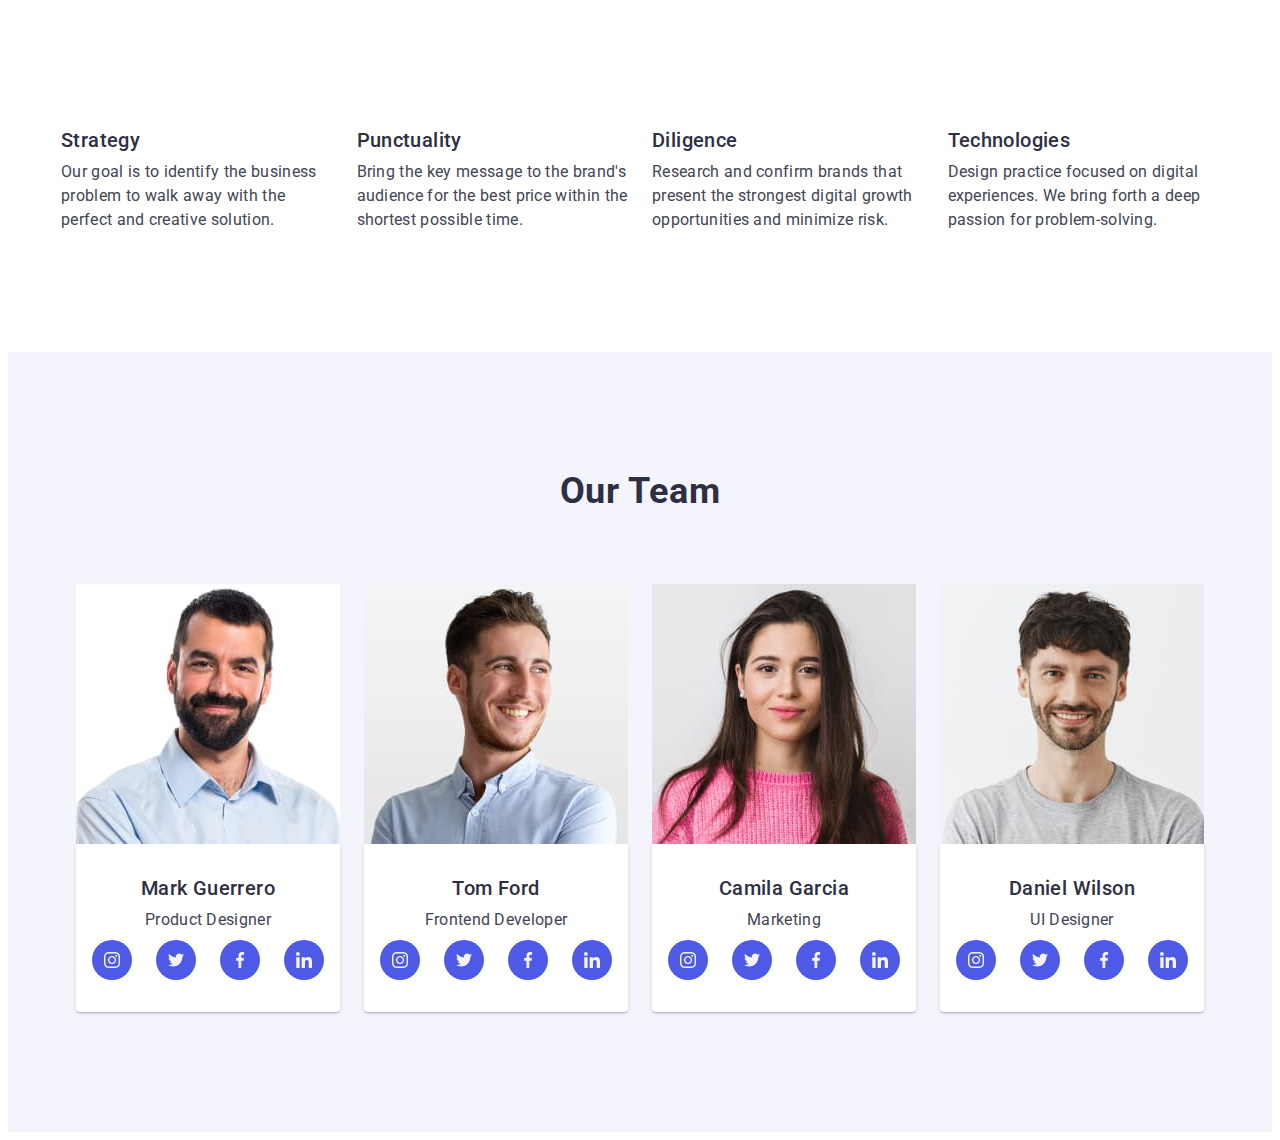
==== commit f07e8bbd: "first" ====
--- a/index.html
+++ b/index.html
@@ -21,7 +21,7 @@
     <link rel="stylesheet" href="./css/styles.css" />
   </head>
   <body>
-    <header class="header">
+    <!-- <header class="header">
       <div class="container header-container">
         <nav class="header-nav">
           <a class="header-logo link" href="./index.html"
@@ -56,26 +56,26 @@
           </ul>
         </address>
       </div>
-    </header>
+    </header> -->
     <main>
-      <section class="hero">
+      <!-- <section class="hero">
         <div class="container hero-container">
           <h1 class="hero-title">Effective Solutions for Your Business</h1>
           <button type="button" data-modal-open class="hero-btn">
             Order Service
           </button>
         </div>
-      </section>
+      </section> -->
       <section class="qualities section">
         <div class="container qualities-container">
           <h2 hidden class="qualities-title">Advantages</h2>
           <ul class="qualities-list list">
             <li class="qualities-item">
-              <div class="qualities-icon-box">
+              <!-- <div class="qualities-icon-box">
                 <svg class="qualities-icon" width="64" height="64">
                   <use href="./images/icons.svg#icon-antenna"></use>
                 </svg>
-              </div>
+              </div> -->
               <h3 class="qualities-name">Strategy</h3>
               <p class="qualities-text">
                 Our goal is to identify the business problem to walk away with
@@ -83,11 +83,11 @@
               </p>
             </li>
             <li class="qualities-item">
-              <div class="qualities-icon-box">
+              <!-- <div class="qualities-icon-box">
                 <svg class="qualities-icon" width="64" height="64">
                   <use href="./images/icons.svg#icon-clock"></use>
                 </svg>
-              </div>
+              </div> -->
               <h3 class="qualities-name">Punctuality</h3>
               <p class="qualities-text">
                 Bring the key message to the brand's audience for the best price
@@ -95,11 +95,11 @@
               </p>
             </li>
             <li class="qualities-item">
-              <div class="qualities-icon-box">
+              <!-- <div class="qualities-icon-box">
                 <svg class="qualities-icon" width="64" height="64">
                   <use href="./images/icons.svg#icon-diagram"></use>
                 </svg>
-              </div>
+              </div> -->
               <h3 class="qualities-name">Diligence</h3>
               <p class="qualities-text">
                 Research and confirm brands that present the strongest digital
@@ -107,11 +107,11 @@
               </p>
             </li>
             <li class="qualities-item">
-              <div class="qualities-icon-box">
+              <!-- <div class="qualities-icon-box">
                 <svg class="qualities-icon" width="64" height="64">
                   <use href="./images/icons.svg#icon-astronaut"></use>
                 </svg>
-              </div>
+              </div> -->
               <h3 class="qualities-name">Technologies</h3>
               <p class="qualities-text">
                 Design practice focused on digital experiences. We bring forth a
@@ -121,7 +121,7 @@
           </ul>
         </div>
       </section>
-      <section class="creation section">
+      <!-- <section class="creation section">
         <div class="container">
           <h2 class="creation-title">What Are We Doing</h2>
           <ul class="creation-list list">
@@ -136,7 +136,7 @@
             </li>
           </ul>
         </div>
-      </section>
+      </section> -->
       <section class="team section">
         <div class="container team-container">
           <h2 class="team-title">Our Team</h2>
@@ -292,7 +292,7 @@
           </ul>
         </div>
       </section>
-      <section class="customers section">
+      <!-- <section class="customers section">
         <div class="container customers-container">
           <h2 class="customers-title">Customers</h2>
           <ul class="customers-list list">
@@ -340,9 +340,9 @@
             </li>
           </ul>
         </div>
-      </section>
+      </section> -->
     </main>
-    <footer class="footer">
+    <!-- <footer class="footer">
       <div class="container footer-container">
         <div class="footer-info">
           <a class="footer-logo link" href="./index.html"
@@ -406,8 +406,8 @@
           </form>
         </div>
       </div>
-    </footer>
-    <div class="backdrop is-hidden" data-modal>
+    </footer> -->
+    <!-- <div class="backdrop is-hidden" data-modal>
       <div class="modal">
         <div class="modal-close">
           <button type="button" class="modal-close-btn" data-modal-close>
@@ -496,7 +496,7 @@
           <button class="modal-btn" type="submit">Send</button>
         </form>
       </div>
-    </div>
+    </div> -->
     <script src="./js/modal.js"></script>
   </body>
 </html>
--- a/css/styles.css
+++ b/css/styles.css
@@ -53,7 +53,8 @@
 }
 
 .container{
-    max-width: 1158px;
+    /* max-width: 1158px; */
+    width: 100%;
     padding-left: 15px;
     padding-right: 15px;
     margin-left: auto;
@@ -62,13 +63,13 @@
 }
 
 .section{
-    padding-top: 120px;
-    padding-bottom: 120px;
+    padding-top: 96px;
+    padding-bottom: 96px;
 }
 
 img{
     display: block;
-    max-width: 100%;
+    width: 100%;
     height: auto;
 }
 
@@ -215,13 +216,15 @@
 /* -----------------QUALITIES------------------ */
 
 .qualities-item{
-    max-width: calc((100% - 72px) / 4);
+    /* max-width: calc((100% - 72px) / 4); */
+    width: 100%;
 }
 
 .qualities-list{
     display: flex;
-    align-items: center;
-    gap: 24px;
+    flex-wrap: wrap;
+    align-items: center;
+    gap: 72px 24px;
 }
 
 .qualities-icon-box{
@@ -236,9 +239,16 @@
 }
 
 .qualities-name{
-    font-weight: 500;
+    /* font-weight: 500;
     font-size: 20px;
     line-height: 1.2;
+    letter-spacing: 0.02em;
+    color: var(--first-main-color);
+    margin-bottom: 8px; */
+    font-weight: 700;
+    font-size: 36px;
+    line-height: 1.11;
+    text-align: center;
     letter-spacing: 0.02em;
     color: var(--first-main-color);
     margin-bottom: 8px;
@@ -285,11 +295,14 @@
 
 .team-list{
     display: flex;
-    gap: 24px;
+    flex-wrap: wrap;
+    gap: 72px;
+   justify-content: center;
 }
 
 .team-item{
-    width: calc((100% - 72px) / 4);
+    /* width: calc((100% - 72px) / 4); */
+    /* width: 100%; */
 }
 
 .team-text{
@@ -871,4 +884,45 @@
 .modal-btn:hover,
 .modal-btn:focus {
     background-color: var(--hover-color);
+}
+
+@media screen and (min-width: 428px){
+    .container{
+        width: 426px;
+    }
+}
+
+@media screen and (min-width: 768px) {
+    .container {
+        width: 766px;
+    }
+    /* .team-item{
+        width: calc((100% - 24px) / 2);
+    } */
+    .qualities-item{
+        width: calc((100% - 24px) / 2);
+    }
+    .team-list{
+        gap: 64px 24px;
+    }
+}
+
+@media screen and (min-width: 1158px){
+    .container {
+        width: 1158px;
+    }
+    .section{
+        padding-top: 120px;
+        padding-bottom: 120px;
+    }
+    .qualities-item {
+        max-width: calc((100% - 72px) / 4);
+    }
+    .qualities-name{
+        font-weight: 500;
+        font-size: 20px;
+        line-height: 1.2;
+        letter-spacing: 0.02em;
+        text-align: start;
+    }
 }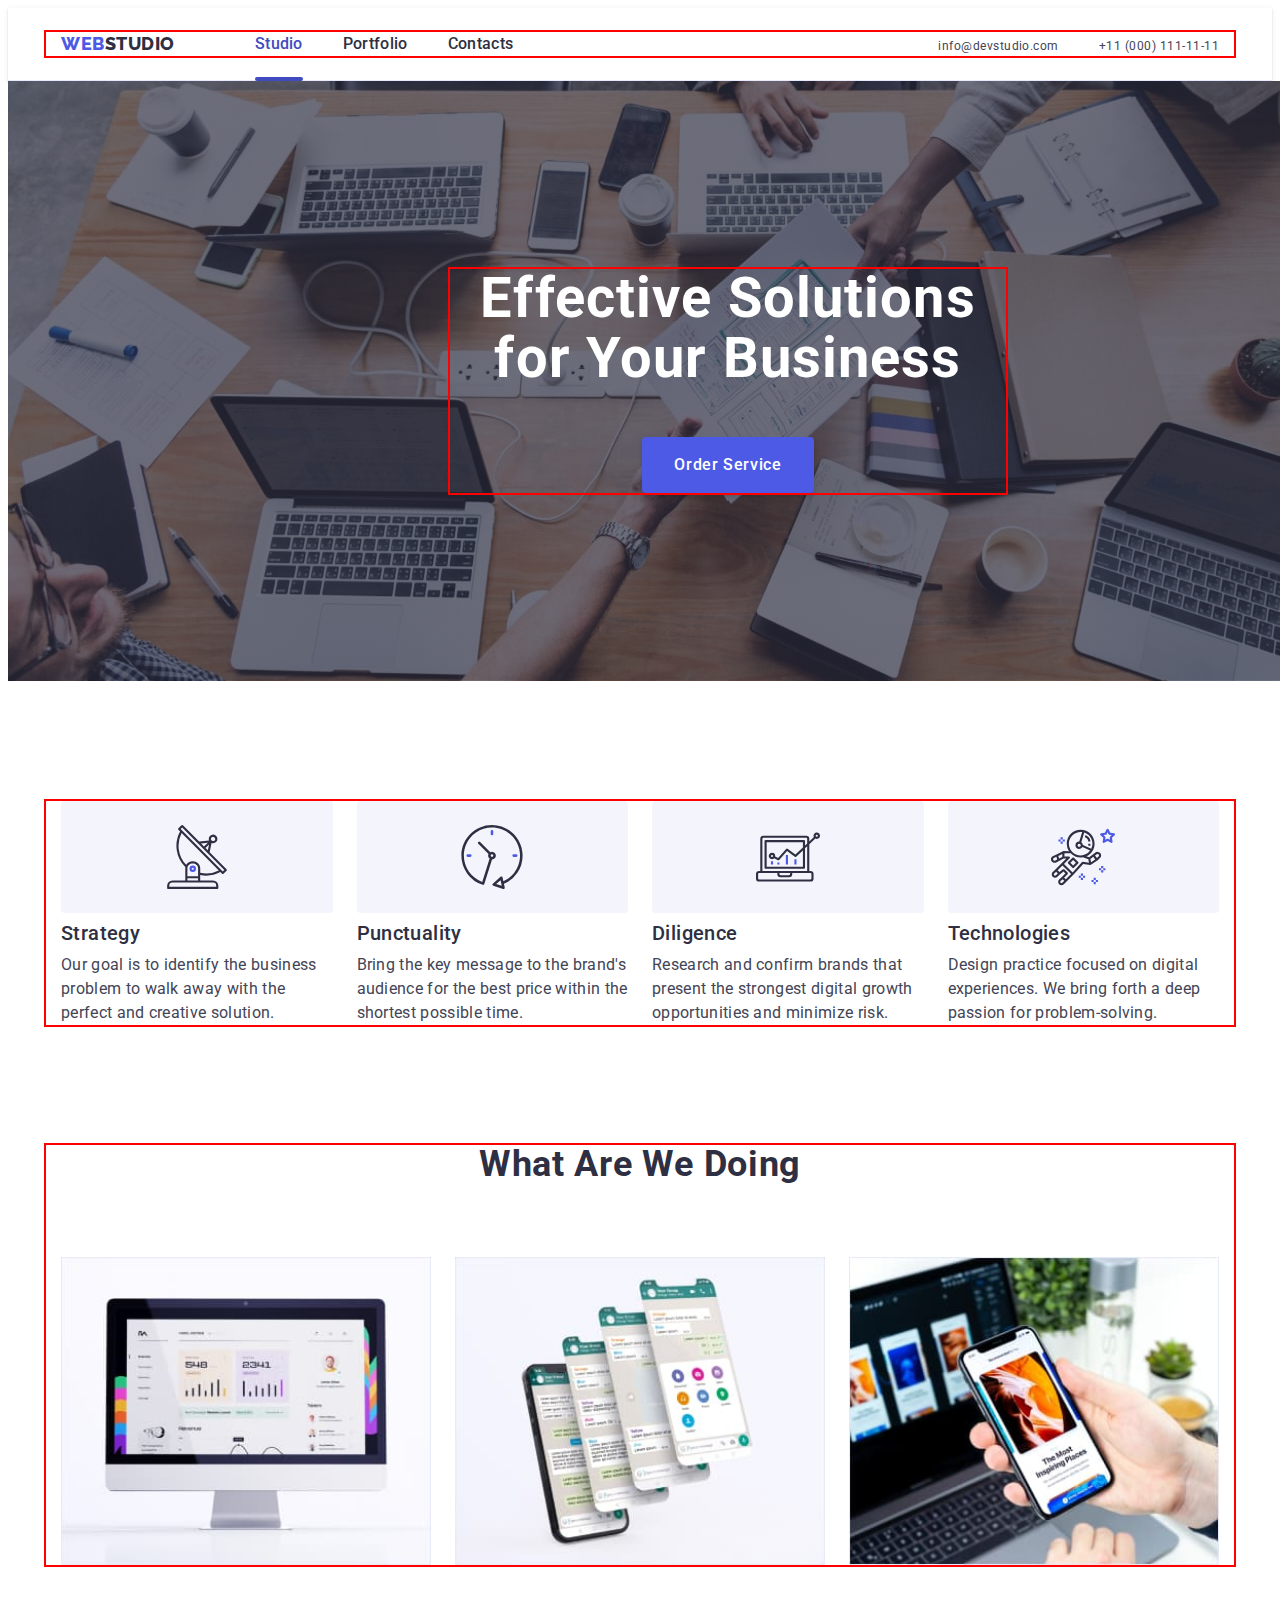
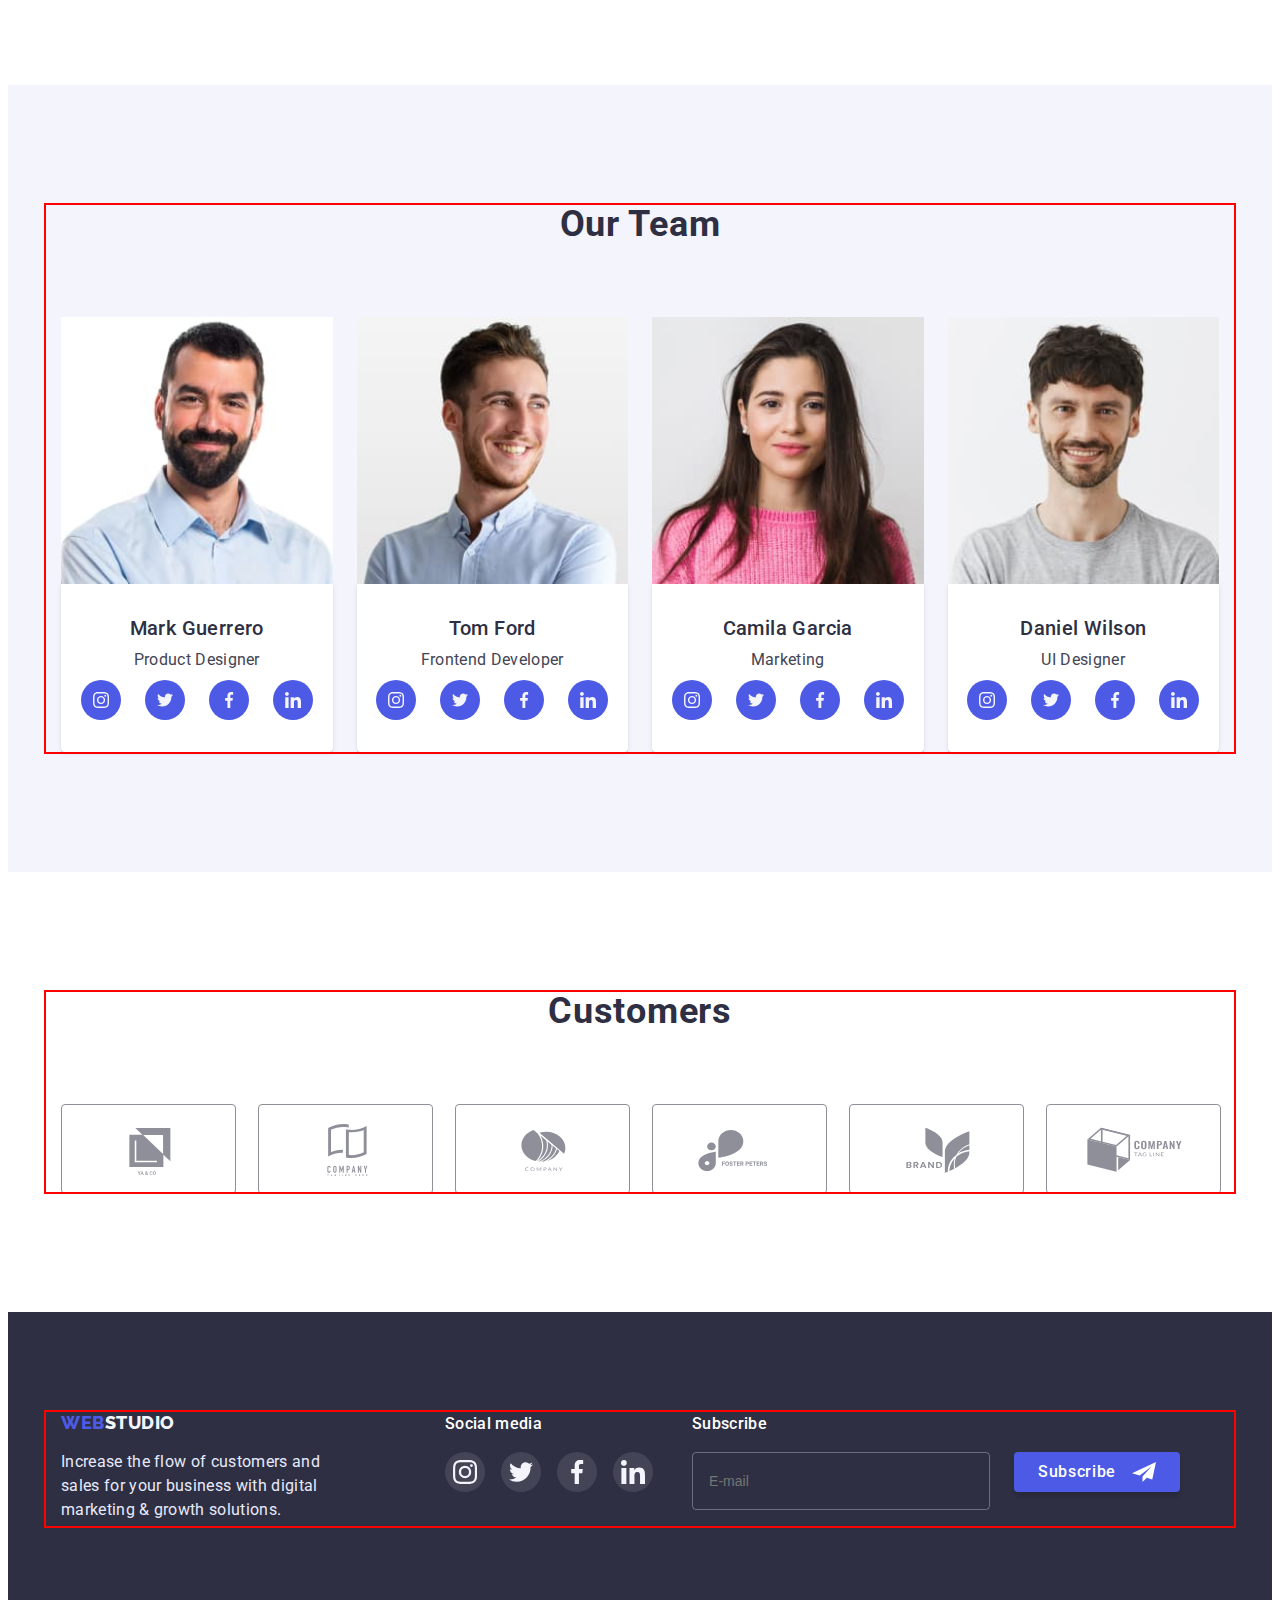
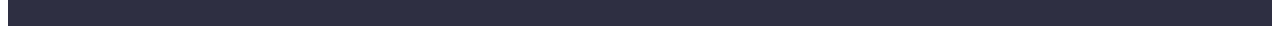
==== commit 9e2ef4f0: "second" ====
--- a/index.html
+++ b/index.html
@@ -21,7 +21,7 @@
     <link rel="stylesheet" href="./css/styles.css" />
   </head>
   <body>
-    <!-- <header class="header">
+    <header class="header">
       <div class="container header-container">
         <nav class="header-nav">
           <a class="header-logo link" href="./index.html"
@@ -55,27 +55,118 @@
             </li>
           </ul>
         </address>
+        <button class="menu-open-btn" data-menu-open type="button">
+          <svg class="icon-open-btn" width="32" height="32">
+            <use href="./images/icons.svg#icon-charm_menu-hamburger"></use>
+          </svg>
+        </button>
       </div>
-    </header> -->
+      <div class="mob-menu is-hidden" data-menu>
+        <div>
+          <div class="mob-close">
+            <button class="menu-close-btn" data-menu-close type="button">
+              <svg class="menu-close-icon" width="8" height="8">
+                <use href="./images/icons.svg#icon-close-black"></use>
+              </svg>
+            </button>
+          </div>
+          <!-- <button class="menu-close-btn" type="button">
+          <svg class="menu-close-icon" width="8" height="8">
+            <use href="./images/icons.svg#icon-close-black"></use>
+          </svg>
+        </button> -->
+          <ul class="mob-menu-list list">
+            <li class="mob-menu-item">
+              <a class="mob-menu-link current link" href="./index.html"
+                >Studio</a
+              >
+            </li>
+            <li class="mob-menu-item">
+              <a class="mob-menu-link link" href="./portfolio.html"
+                >Portfolio</a
+              >
+            </li>
+            <li class="mob-menu-item">
+              <a class="mob-menu-link link" href="">Contacts</a>
+            </li>
+          </ul>
+        </div>
+        <div>
+          <address class="mob-menu-address">
+            <ul class="mob-menu-contact-list list">
+              <!-- <li class="mob-menu-contact-item">
+              <a
+                class="mob-menu-contact-link link"
+                href="mailto:info@devstudio.com"
+                >info@devstudio.com</a
+              >
+            </li> -->
+              <li class="mob-menu-contact-item">
+                <a class="mob-menu-contact-tel link" href="tel:+110001111111"
+                  >+11 (000) 111-11-11</a
+                >
+              </li>
+              <li class="mob-menu-contact-item">
+                <a
+                  class="mob-menu-contact-email link"
+                  href="mailto:info@devstudio.com"
+                  >info@devstudio.com</a
+                >
+              </li>
+            </ul>
+          </address>
+          <ul class="mob-soc-list list">
+            <li class="mob-soc-item">
+              <a class="mob-soc-link link" href>
+                <svg class="mob-soc-icon" width="24" height="24">
+                  <use href="./images/icons.svg#icon-instagram"></use>
+                </svg>
+              </a>
+            </li>
+            <li class="mob-soc-item">
+              <a class="mob-soc-link link" href>
+                <svg class="mob-soc-icon" width="24" height="24">
+                  <use href="./images/icons.svg#icon-twitter"></use>
+                </svg>
+              </a>
+            </li>
+            <li class="mob-soc-item">
+              <a class="mob-soc-link link" href>
+                <svg class="mob-soc-icon" width="24" height="24">
+                  <use href="./images/icons.svg#icon-facebook"></use>
+                </svg>
+              </a>
+            </li>
+            <li class="mob-soc-item">
+              <a class="mob-soc-link link" href>
+                <svg class="mob-soc-icon" width="24" height="24">
+                  <use href="./images/icons.svg#icon-linkedin"></use>
+                </svg>
+              </a>
+            </li>
+          </ul>
+        </div>
+      </div>
+    </header>
     <main>
-      <!-- <section class="hero">
+      <section class="hero">
         <div class="container hero-container">
           <h1 class="hero-title">Effective Solutions for Your Business</h1>
           <button type="button" data-modal-open class="hero-btn">
             Order Service
           </button>
         </div>
-      </section> -->
+      </section>
       <section class="qualities section">
         <div class="container qualities-container">
           <h2 hidden class="qualities-title">Advantages</h2>
           <ul class="qualities-list list">
             <li class="qualities-item">
-              <!-- <div class="qualities-icon-box">
+              <div class="qualities-icon-box">
                 <svg class="qualities-icon" width="64" height="64">
                   <use href="./images/icons.svg#icon-antenna"></use>
                 </svg>
-              </div> -->
+              </div>
               <h3 class="qualities-name">Strategy</h3>
               <p class="qualities-text">
                 Our goal is to identify the business problem to walk away with
@@ -83,11 +174,11 @@
               </p>
             </li>
             <li class="qualities-item">
-              <!-- <div class="qualities-icon-box">
+              <div class="qualities-icon-box">
                 <svg class="qualities-icon" width="64" height="64">
                   <use href="./images/icons.svg#icon-clock"></use>
                 </svg>
-              </div> -->
+              </div>
               <h3 class="qualities-name">Punctuality</h3>
               <p class="qualities-text">
                 Bring the key message to the brand's audience for the best price
@@ -95,11 +186,11 @@
               </p>
             </li>
             <li class="qualities-item">
-              <!-- <div class="qualities-icon-box">
+              <div class="qualities-icon-box">
                 <svg class="qualities-icon" width="64" height="64">
                   <use href="./images/icons.svg#icon-diagram"></use>
                 </svg>
-              </div> -->
+              </div>
               <h3 class="qualities-name">Diligence</h3>
               <p class="qualities-text">
                 Research and confirm brands that present the strongest digital
@@ -107,11 +198,11 @@
               </p>
             </li>
             <li class="qualities-item">
-              <!-- <div class="qualities-icon-box">
+              <div class="qualities-icon-box">
                 <svg class="qualities-icon" width="64" height="64">
                   <use href="./images/icons.svg#icon-astronaut"></use>
                 </svg>
-              </div> -->
+              </div>
               <h3 class="qualities-name">Technologies</h3>
               <p class="qualities-text">
                 Design practice focused on digital experiences. We bring forth a
@@ -121,28 +212,48 @@
           </ul>
         </div>
       </section>
-      <!-- <section class="creation section">
+      <section class="creation section">
         <div class="container">
           <h2 class="creation-title">What Are We Doing</h2>
           <ul class="creation-list list">
             <li class="creation-item">
-              <img src="./images/computer.jpg" alt="computer" width="360" />
+              <img
+                srcset="./images/computer.jpg 1x, ./images/computer-2x.jpg 2x"
+                src="./images/computer.jpg"
+                alt="computer"
+                width="360"
+              />
             </li>
             <li class="creation-item">
-              <img src="./images/messenger.jpg" alt="messenger" width="360" />
+              <img
+                srcset="./images/messenger.jpg 1x, ./images/messenger-2x.jpg 2x"
+                src="./images/messenger.jpg"
+                alt="messenger"
+                width="360"
+              />
             </li>
             <li class="creation-item">
-              <img src="./images/phone.jpg" alt="phone" width="360" />
-            </li>
-          </ul>
-        </div>
-      </section> -->
+              <img
+                srcset="./images/phone.jpg 1x, ./images/phone-2x.jpg 2x"
+                src="./images/phone.jpg"
+                alt="phone"
+                width="360"
+              />
+            </li>
+          </ul>
+        </div>
+      </section>
       <section class="team section">
         <div class="container team-container">
           <h2 class="team-title">Our Team</h2>
           <ul class="team-list list">
             <li class="team-item">
-              <img src="./images/mark.jpg" alt="Mark Guerrero" width="264" />
+              <img
+                srcset="./images/mark.jpg 1x, ./images/mark-2x.jpg 2x"
+                src="./images/mark.jpg"
+                alt="Mark Guerrero"
+                width="264"
+              />
               <div class="team-text">
                 <h3 class="team-worker-name">Mark Guerrero</h3>
                 <p class="team-worker-position">Product Designer</p>
@@ -179,7 +290,12 @@
               </div>
             </li>
             <li class="team-item">
-              <img src="./images/tom.jpg" alt="Tom Ford" width="264" />
+              <img
+                srcset="./images/tom.jpg 1x, ./images/tom-2x.jpg 2x"
+                src="./images/tom.jpg"
+                alt="Tom Ford"
+                width="264"
+              />
               <div class="team-text">
                 <h3 class="team-worker-name">Tom Ford</h3>
                 <p class="team-worker-position">Frontend Developer</p>
@@ -216,7 +332,12 @@
               </div>
             </li>
             <li class="team-item">
-              <img src="./images/camila.jpg" alt="Camila Garcia" width="264" />
+              <img
+                srcset="./images/camila.jpg 1x, ./images/camila-2x.jpg 2x"
+                src="./images/camila.jpg"
+                alt="Camila Garcia"
+                width="264"
+              />
               <div class="team-text">
                 <h3 class="team-worker-name">Camila Garcia</h3>
                 <p class="team-worker-position">Marketing</p>
@@ -253,7 +374,12 @@
               </div>
             </li>
             <li class="team-item">
-              <img src="./images/daniel.jpg" alt="Daniel Wilson" width="264" />
+              <img
+                srcset="./images/daniel.jpg 1x, ./images/daniel-2x.jpg 2x"
+                src="./images/daniel.jpg"
+                alt="Daniel Wilson"
+                width="264"
+              />
               <div class="team-text">
                 <h3 class="team-worker-name">Daniel Wilson</h3>
                 <p class="team-worker-position">UI Designer</p>
@@ -292,7 +418,7 @@
           </ul>
         </div>
       </section>
-      <!-- <section class="customers section">
+      <section class="customers section">
         <div class="container customers-container">
           <h2 class="customers-title">Customers</h2>
           <ul class="customers-list list">
@@ -340,9 +466,9 @@
             </li>
           </ul>
         </div>
-      </section> -->
+      </section>
     </main>
-    <!-- <footer class="footer">
+    <footer class="footer">
       <div class="container footer-container">
         <div class="footer-info">
           <a class="footer-logo link" href="./index.html"
@@ -406,7 +532,7 @@
           </form>
         </div>
       </div>
-    </footer> -->
+    </footer>
     <!-- <div class="backdrop is-hidden" data-modal>
       <div class="modal">
         <div class="modal-close">
@@ -498,5 +624,6 @@
       </div>
     </div> -->
     <script src="./js/modal.js"></script>
+    <script src="./js/menu.js"></script>
   </body>
 </html>
--- a/css/styles.css
+++ b/css/styles.css
@@ -59,7 +59,7 @@
     padding-right: 15px;
     margin-left: auto;
     margin-right: auto;
-    /* outline: 2px solid red; */
+    outline: 2px solid red;
 }
 
 .section{
@@ -109,6 +109,140 @@
 }
 
 .header-list{
+    display: none;
+}
+.header-contact-list{
+    display: none;
+}
+.menu-open-btn{
+    border: none;
+    background-color: transparent;
+    width: 32px;
+    height: 32px;
+}
+.icon-open-btn{
+    stroke: var(--first-main-color);
+    border: none;
+}
+.mob-menu{
+    position: fixed;
+    top: 0;
+    z-index: 1;
+    width: 100%;
+    height: 100%;
+    background-color: var(--white-color);
+    padding: 24px 24px 40px 40px;
+    display: flex;
+    flex-direction: column;
+    justify-content: space-between;
+    overflow: auto;
+}
+.mob-close {
+    width: 24px;
+    height: 24px;
+    display: block;
+    /* position: absolute; */
+    margin-left: auto;
+    top: 24px;
+    right: 24px;
+    margin-bottom: 32px;
+}
+
+.menu-close-btn {
+    width: 100%;
+    height: 100%;
+    border-radius: 50%;
+    background-color: var(--cornflower-color);
+    border: 1px solid rgba(0, 0, 0, 0.1);
+    cursor: pointer;
+    display: inline-flex;
+    justify-content: center;
+    align-items: center;
+   
+    transition: background-color 250ms cubic-bezier(0.4, 0, 0.2, 1), fill 250ms cubic-bezier(0.4, 0, 0.2, 1);
+}
+
+.mob-menu-item:not(:last-child){
+    margin-bottom: 40px;
+}
+
+.mob-menu-link{
+    font-weight: 700;
+    font-size: 36px;
+    line-height: 1.11;
+    letter-spacing: 0.02em;
+    color: var(--first-main-color);
+}
+.mob-menu-contact-tel{
+    font-weight: 700;
+    font-size: 36px;
+    line-height: 1.11;
+    letter-spacing: 0.02em;
+    color: var(--third-main-color);
+    
+}
+.mob-menu-contact-item:not(:last-child){
+    margin-bottom: 40px;
+}
+.mob-menu-contact-item:not(:first-child){
+    margin-bottom: 48px;
+}
+.mob-menu-contact-email{
+    font-weight: 500;
+    font-size: 20px;
+    line-height: 1.2;
+    letter-spacing: 0.02em;
+    color: var(--second-main-color);
+}
+.mob-menu-address{
+    font-style: normal;
+}
+
+.mob-soc-list {
+    display: flex;
+    /* justify-content: center; */
+    gap: 56px;
+}
+
+
+
+.mob-soc-item {
+    width: 40px;
+    height: 40px;
+}
+
+.mob-soc-link {
+    width: 100%;
+    height: 100%;
+    border-radius: 50%;
+    background-color: var(--third-main-color);
+    display: flex;
+    align-items: center;
+    justify-content: center;
+    fill: var(--cloud-color);
+    transition: background-color 250ms cubic-bezier(0.4, 0, 0.2, 1);
+}
+/* .menu-close-btn{
+    border: none;
+    background-color: transparent;
+    display: block;
+    margin-left: auto;
+    margin-bottom: 32px;
+}
+.menu-close-icon{
+    width: 100%;
+        height: 100%;
+        border-radius: 50%;
+        background-color: var(--cornflower-color);
+        border: 1px solid rgba(0, 0, 0, 0.1);
+        cursor: pointer;
+        display: inline-flex;
+        justify-content: center;
+        align-items: center;
+        transition: background-color 250ms cubic-bezier(0.4, 0, 0.2, 1), fill 250ms cubic-bezier(0.4, 0, 0.2, 1);
+} */
+
+/* .header-list{
     display: flex;
     gap: 40px;
 }
@@ -164,32 +298,54 @@
 .header-contact-list{
     display: flex;
     gap: 40px;
-}
+} */
 
 /* ----------------------HERO------------------- */
 
 .hero{
-    background-image: linear-gradient(rgba(46, 47, 66, 0.7), rgba(46, 47, 66, 0.7)), url(../images/hero-bg.jpg);
+    background-image: linear-gradient(rgba(46, 47, 66, 0.7), rgba(46, 47, 66, 0.7)), url(../images/hero-bg-mob.jpg);
     background-repeat: no-repeat;
     background-position: center;
     background-size: cover;
     text-align: center;
-    padding-top: 188px;
-    padding-bottom: 188px;
-    width: 1440px;
+    padding-top: 112px;
+    padding-bottom: 112px;
+    /* padding-top: 188px;
+    padding-bottom: 188px; */
+    /* width: 1440px; */
     margin-left: auto;
     margin-right: auto;
 }
 
+@media (min-device-pixel-ratio: 2),
+(min-resolution: 192dpi),
+(min-resolution: 2dppx) {
+    .hero {
+        background-image: linear-gradient(rgba(46, 47, 66, 0.7), rgba(46, 47, 66, 0.7)),
+            url(../images/hero-bg-mob-2x.jpg);
+    }
+}
+
 .hero-title{
-    font-size: 56px;
+    font-weight: 700;
+    font-size: 36px;
+    line-height: 1.11;
+    text-align: center;
+    letter-spacing: 0.02em;
+    color: var(--white-color);
+    margin-left: auto;
+    margin-right: auto;
+    /* width: 320px; */
+    max-width: 320px;
+    margin-bottom: 72px;
+    /* font-size: 56px;
     line-height: 1.07;
     letter-spacing: 0.02em;
     color: var(--white-color);
     margin-bottom: 48px;
     width: 496px;
     margin-left: auto;
-    margin-right: auto;
+    margin-right: auto; */
 } 
 
 .hero-btn{
@@ -228,7 +384,10 @@
 }
 
 .qualities-icon-box{
-   
+    display: none;
+}
+
+/* .qualities-icon-box{
     height: 112px;
     background-color: var(--cloud-color);
     border-radius: 4px;
@@ -236,7 +395,7 @@
     align-items: center;
     justify-content: center;
     margin-bottom: 8px;
-}
+} */
 
 .qualities-name{
     /* font-weight: 500;
@@ -262,8 +421,10 @@
 }
 
 /* -----------------CREATION------------------- */
-
 .creation{
+    display: none;
+}
+/* .creation{
     padding-top: 0;
 }
 
@@ -285,12 +446,15 @@
 
 .creation-item{
     width: calc((100% - 48px) / 3);
-}
+} */
 
 /* --------------------TEAM-------------------- */
 
 .team{
     background: var(--cloud-color);
+}
+.team-container{
+    width: 294px;
 }
 
 .team-list{
@@ -298,11 +462,13 @@
     flex-wrap: wrap;
     gap: 72px;
    justify-content: center;
+   /* width: 294px; */
 }
 
 .team-item{
     /* width: calc((100% - 72px) / 4); */
     /* width: 100%; */
+    /* width: 294px; */
 }
 
 .team-text{
@@ -382,12 +548,15 @@
 
 .customers-list{
     display: flex;
-    justify-content: center;
-    gap: 24px;
+    flex-wrap: wrap;
+    justify-content: center;
+    /* gap: 24px; */
+    gap: 72px 16px;
 }
 
 .customers-item{
-    width: calc((100% - 120px) / 6);
+    /* width: calc((100% - 120px) / 6); */
+    width: calc((100% - 16px) / 2);
     height: 88px;
 }
 
@@ -427,11 +596,21 @@
 
 .footer-container{
     display: flex;
+    flex-wrap: wrap;
+    justify-content: center;
     /* gap: 120px; */
+   gap: 72px;
 }
 
 .footer-info{
-    margin-right: 120px;
+    /* margin-right: 120px; */
+    text-align: center;
+    /* margin-bottom: 72px; */
+}
+
+.footer-soc{
+    text-align: center;
+    /* margin-bottom: 72px; */
 }
 
 .footer-logo{
@@ -508,11 +687,13 @@
 }
 
 .footer-sub{
-    margin-left: auto;
+    /* margin-left: auto; */
+    text-align: center;
 }
 
 .footer-sub-content{
     display: flex;
+    flex-wrap: wrap;
     justify-content: center;
 }
 
@@ -520,13 +701,16 @@
     border: 1px solid rgba(255, 255, 255, 0.3);
     border-radius: 4px;
     height: 40px;
-    min-width: 264px;
+    /* min-width: 264px; */
+    width: 100%;
     background-color: transparent;
     outline: transparent;
 
     padding: 8px 16px;
     font-size: 14px;
     color: var(--helper-text-color);
+
+    margin-bottom: 16px;
 }
 
 .sub-email-input:focus{
@@ -896,14 +1080,154 @@
     .container {
         width: 766px;
     }
+    .menu-open-btn{
+        display: none;
+    }
+    
+        .header-list {
+            display: flex;
+            gap: 40px;
+        }
+    
+        .header-link {
+            position: relative;
+            font-weight: 500;
+            font-size: 16px;
+            line-height: 1.5;
+            letter-spacing: 0.02em;
+            color: var(--first-main-color);
+            transition: color 250ms cubic-bezier(0.4, 0, 0.2, 1);
+        }
+    
+        .current.header-link {
+            color: var(--hover-color);
+        }
+    
+        .current.header-link::after {
+            content: '';
+            display: block;
+            position: absolute;
+            top: 52px;
+            width: 100%;
+            height: 4px;
+            background-color: var(--hover-color);
+            border-radius: 2px;
+        }
+    
+        .header-link:hover,
+        .header-link:focus {
+            color: var(--hover-color);
+        }
+    
+        .header-contact-link {
+            font-weight: 400;
+            font-size: 12px;
+            line-height: 1.17;
+            letter-spacing: 0.04em;
+            color: var(--second-main-color);
+            transition: color 250ms cubic-bezier(0.4, 0, 0.2, 1);
+        }
+    
+        .header-contact-link:hover,
+        .header-contact-link:focus:focus {
+            color: var(--hover-color);
+        }
+    
+        .address {
+            font-style: normal;
+            
+        }
+    
+        .header-contact-list {
+            display: flex;
+            flex-direction: column;
+            gap: 6px;
+        }
+    .hero{
+        background-image: linear-gradient(rgba(46, 47, 66, 0.7), rgba(46, 47, 66, 0.7)), url(../images/hero-bg-tab.jpg);
+        background-repeat: no-repeat;
+        background-position: center;
+        background-size: cover;
+        text-align: center;
+        padding-top: 112px;
+        padding-bottom: 108px;
+        margin-left: auto;
+        margin-right: auto;
+    }
+    .hero > .container{
+        width: 526px;
+    }
+    .hero-title{
+        font-weight: 700;
+        font-size: 56px;
+        line-height: 1.07;
+        text-align: center;
+        letter-spacing: 0.02em;
+        color: var(--white-color);
+        margin-left: auto;
+        margin-right: auto;
+        min-width: 496px;
+    }
     /* .team-item{
         width: calc((100% - 24px) / 2);
     } */
     .qualities-item{
         width: calc((100% - 24px) / 2);
     }
+    .team > .container{
+        width: 582px;
+    }
     .team-list{
         gap: 64px 24px;
+    }
+    .team-item{
+        width: calc((100% - 24px) / 2);
+    }
+    .customers > .container{
+        width: 582px;
+    }
+    .customers-item{
+        width: calc((100% - 48px) / 3);
+    }
+    .customers-list{
+        gap: 72px 24px;
+    }
+    .footer > .container {
+        width: 582px;
+    }
+    .footer-container{
+        gap: 72px 24px;
+    }
+    .footer-sub{
+        margin-right: auto;
+    }
+    .footer-info{
+        text-align: start;
+        margin-right: auto;
+    }
+    .footer-soc{
+        text-align: start;
+    }
+    .footer-sub{
+        text-align: start;
+    }
+    .footer-sub-content{
+        flex-wrap: nowrap;
+    }
+    .footer-sub-btn{
+        height: 40px;
+    }
+    .sub-email-input{
+        min-width: 264px;
+    }
+
+    @media (min-device-pixel-ratio: 2),
+    (min-resolution: 192dpi),
+    (min-resolution: 2dppx) {
+        .hero {
+            background-image: linear-gradient(rgba(46, 47, 66, 0.7), rgba(46, 47, 66, 0.7)),
+                url(../images/hero-bg-tab-2x.jpg);
+        }
     }
 }
 
@@ -915,6 +1239,36 @@
         padding-top: 120px;
         padding-bottom: 120px;
     }
+        .header-contact-list {
+            gap: 40px;
+            flex-direction: row;
+        }
+                .current.header-link::after{
+                    top: 43px
+                }
+        .hero {
+            background-image: linear-gradient(rgba(46, 47, 66, 0.7), rgba(46, 47, 66, 0.7)), url(../images/hero-bg.jpg);
+            /* background-repeat: no-repeat;
+            background-position: center;
+            background-size: cover;
+            text-align: center; */
+            padding-top: 188px;
+            padding-bottom: 188px;
+            width: 1440px;
+            /* margin-left: auto;
+            margin-right: auto; */
+        }
+    
+        .hero-title {
+            /* font-size: 56px;
+            line-height: 1.07;
+            letter-spacing: 0.02em;
+            color: var(--white-color); */
+            margin-bottom: 48px;
+            /* width: 496px;
+            margin-left: auto;
+            margin-right: auto; */
+        }
     .qualities-item {
         max-width: calc((100% - 72px) / 4);
     }
@@ -925,4 +1279,67 @@
         letter-spacing: 0.02em;
         text-align: start;
     }
+   .qualities-icon-box {
+    height: 112px;
+    background-color: var(--cloud-color);
+    border-radius: 4px;
+    display: flex;
+    align-items: center;
+    justify-content: center;
+    margin-bottom: 8px;
+   }
+   .creation {
+    display: flex;
+    padding-top: 0;
+   }
+
+   .creation-title {
+       font-size: 36px;
+       line-height: 1.11;
+       letter-spacing: 0.02em;
+       text-align: center;
+       text-transform: capitalize;
+       color: var(--first-main-color);
+       margin-bottom: 72px;
+   }
+   .creation-list {
+       display: flex;
+       align-items: center;
+       gap: 24px;
+   }
+   .creation-item {
+       width: calc((100% - 48px) / 3);
+   }
+   .team > .container{
+    width: 1158px;
+   }
+   .team-item{
+    width: calc((100% - 72px) / 4);
+   }
+   .customers > .container{
+    width: 1158px;
+   }
+    .customers-item{
+        width: calc((100% - 120px) / 6); 
+    }
+    .footer > .container{
+        width: 1158px;
+    }
+    .footer-info{
+        margin-right: 120px;
+    }
+    .footer-container{
+        gap: 0;
+    }
+    .footer-sub{
+        margin-left: auto;
+    }
+        @media (min-device-pixel-ratio: 2),
+        (min-resolution: 192dpi),
+        (min-resolution: 2dppx) {
+            .hero {
+                background-image: linear-gradient(rgba(46, 47, 66, 0.7), rgba(46, 47, 66, 0.7)),
+                    url(../images/hero-bg-2x.jpg);
+            }
+        }
 }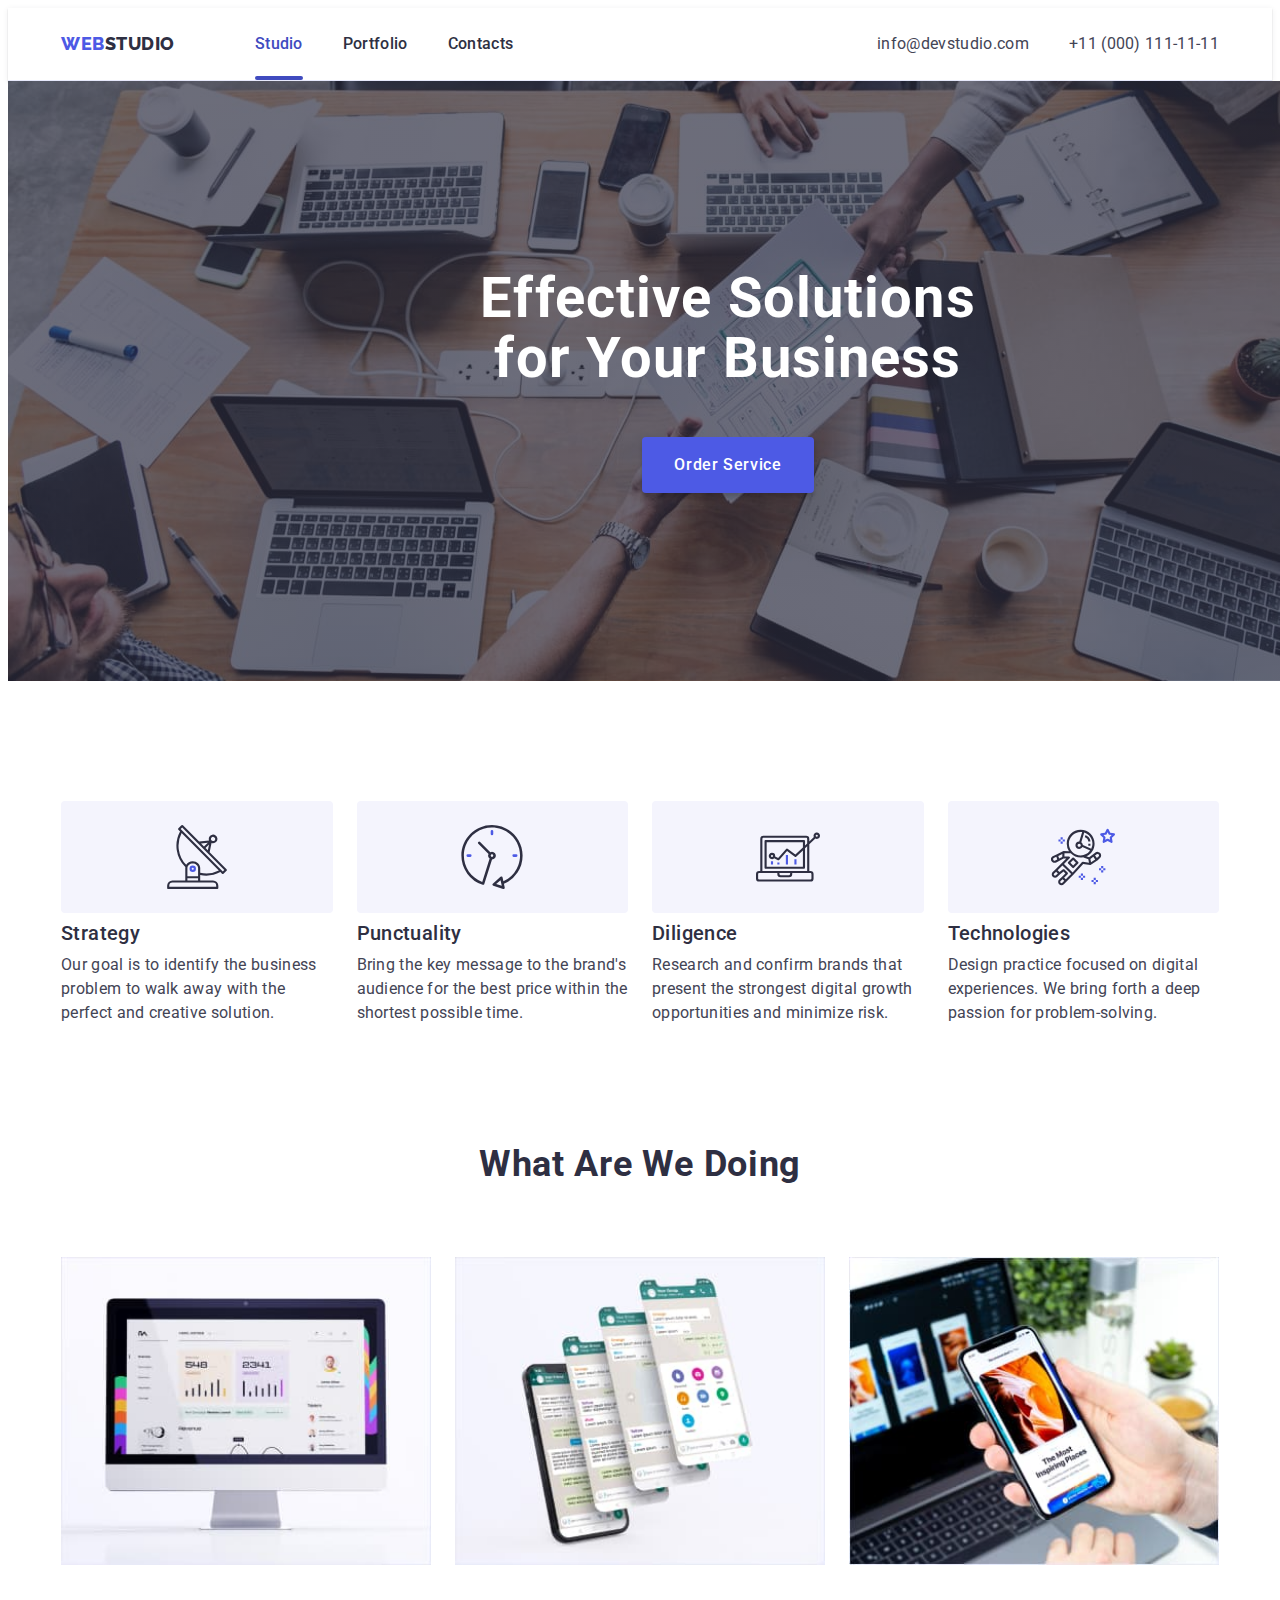
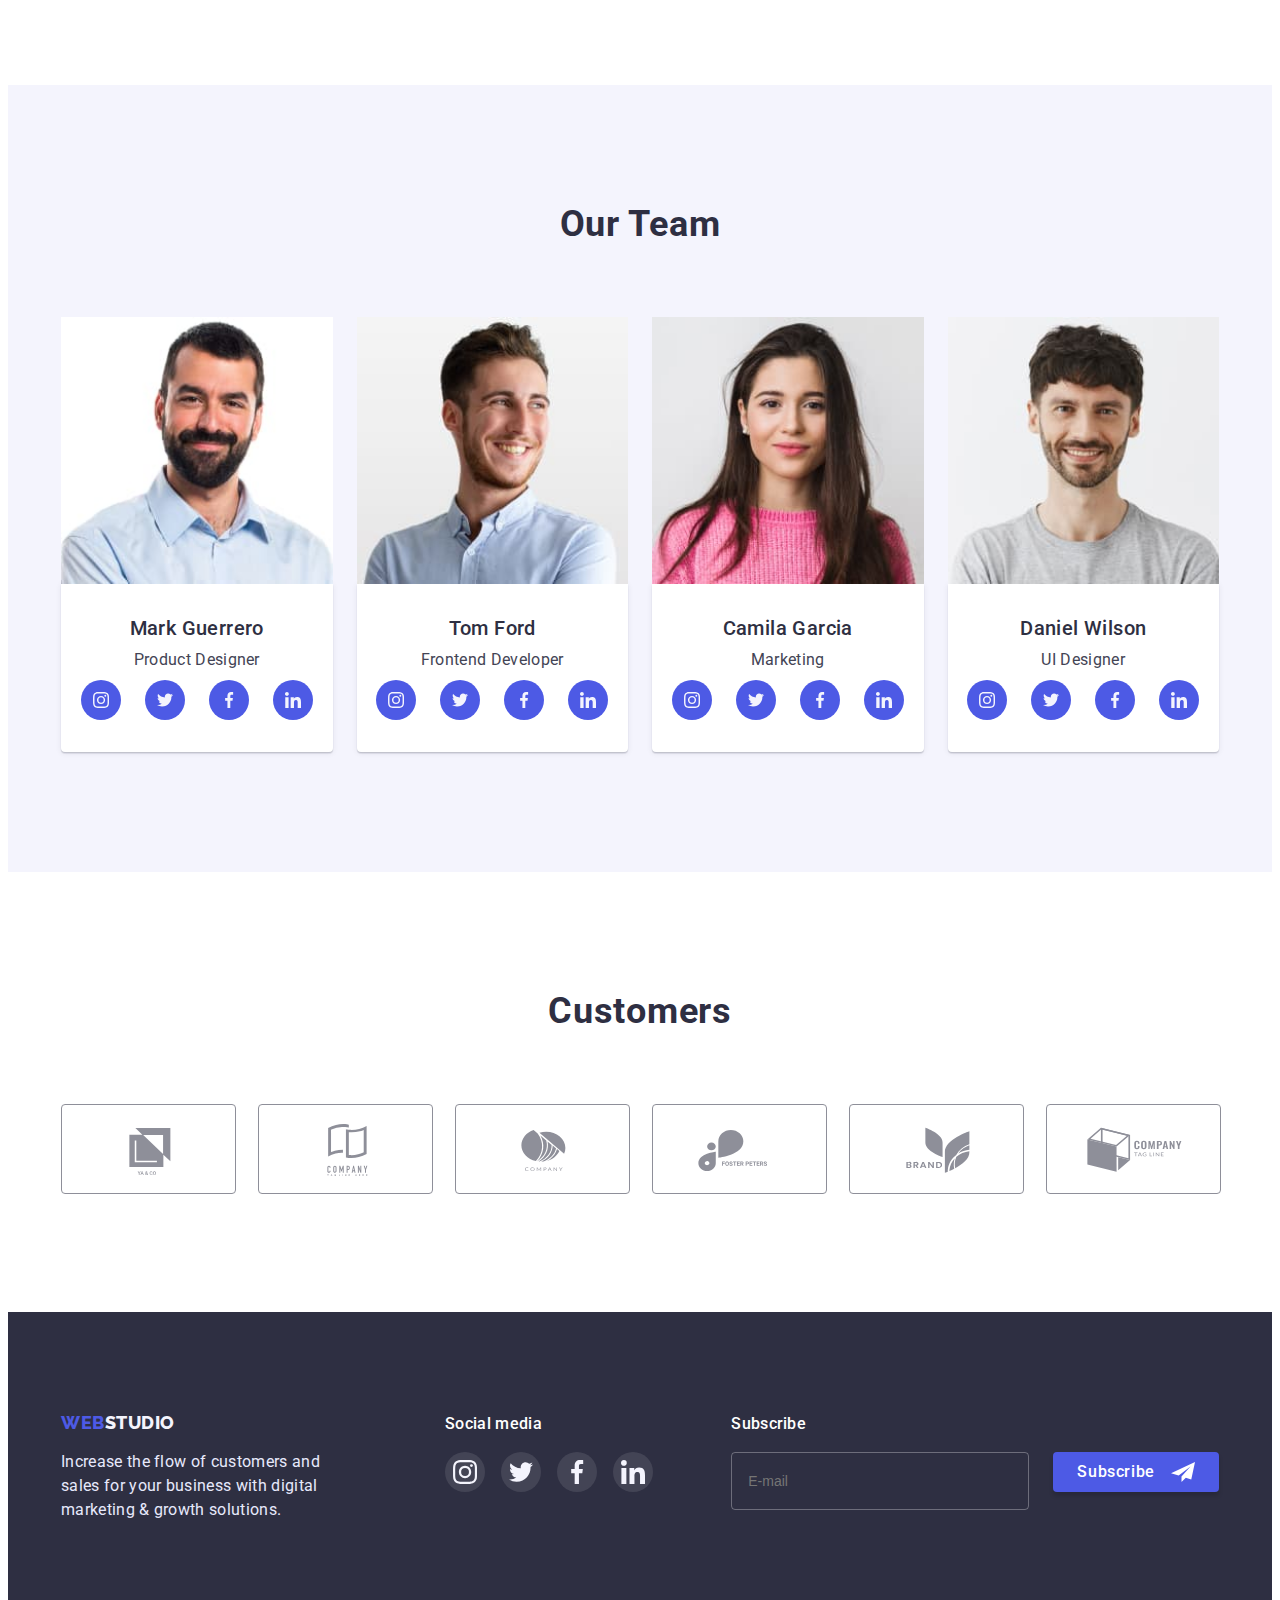
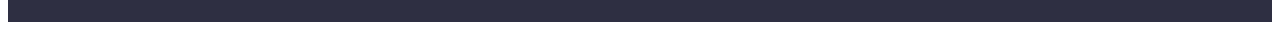
==== commit 7a3f4051: "fifth" ====
--- a/index.html
+++ b/index.html
@@ -56,7 +56,7 @@
           </ul>
         </address>
         <button class="menu-open-btn" data-menu-open type="button">
-          <svg class="icon-open-btn" width="32" height="32">
+          <svg class="icon-open-btn" width="32" height="22">
             <use href="./images/icons.svg#icon-charm_menu-hamburger"></use>
           </svg>
         </button>
@@ -533,7 +533,7 @@
         </div>
       </div>
     </footer>
-    <!-- <div class="backdrop is-hidden" data-modal>
+    <div class="backdrop is-hidden" data-modal>
       <div class="modal">
         <div class="modal-close">
           <button type="button" class="modal-close-btn" data-modal-close>
@@ -622,7 +622,7 @@
           <button class="modal-btn" type="submit">Send</button>
         </form>
       </div>
-    </div> -->
+    </div>
     <script src="./js/modal.js"></script>
     <script src="./js/menu.js"></script>
   </body>
--- a/css/styles.css
+++ b/css/styles.css
@@ -59,7 +59,7 @@
     padding-right: 15px;
     margin-left: auto;
     margin-right: auto;
-    outline: 2px solid red;
+    /* outline: 2px solid red; */
 }
 
 .section{
@@ -118,7 +118,7 @@
     border: none;
     background-color: transparent;
     width: 32px;
-    height: 32px;
+    height: 22px;
 }
 .icon-open-btn{
     stroke: var(--first-main-color);
@@ -136,12 +136,13 @@
     flex-direction: column;
     justify-content: space-between;
     overflow: auto;
-}
+    transition: all 250ms cubic-bezier(0.4, 0, 0.2, 1);
+}
+
 .mob-close {
     width: 24px;
     height: 24px;
     display: block;
-    /* position: absolute; */
     margin-left: auto;
     top: 24px;
     right: 24px;
@@ -173,6 +174,9 @@
     letter-spacing: 0.02em;
     color: var(--first-main-color);
 }
+ .current.mob-menu-link {
+     color: var(--hover-color);
+ }
 .mob-menu-contact-tel{
     font-weight: 700;
     font-size: 36px;
@@ -200,11 +204,8 @@
 
 .mob-soc-list {
     display: flex;
-    /* justify-content: center; */
     gap: 56px;
 }
-
-
 
 .mob-soc-item {
     width: 40px;
@@ -222,83 +223,6 @@
     fill: var(--cloud-color);
     transition: background-color 250ms cubic-bezier(0.4, 0, 0.2, 1);
 }
-/* .menu-close-btn{
-    border: none;
-    background-color: transparent;
-    display: block;
-    margin-left: auto;
-    margin-bottom: 32px;
-}
-.menu-close-icon{
-    width: 100%;
-        height: 100%;
-        border-radius: 50%;
-        background-color: var(--cornflower-color);
-        border: 1px solid rgba(0, 0, 0, 0.1);
-        cursor: pointer;
-        display: inline-flex;
-        justify-content: center;
-        align-items: center;
-        transition: background-color 250ms cubic-bezier(0.4, 0, 0.2, 1), fill 250ms cubic-bezier(0.4, 0, 0.2, 1);
-} */
-
-/* .header-list{
-    display: flex;
-    gap: 40px;
-}
-
-.header-link{
-    position: relative;
-    font-weight: 500;
-    font-size: 16px;
-    line-height: 1.5;
-    letter-spacing: 0.02em;
-    color: var(--first-main-color);
-    transition: color 250ms cubic-bezier(0.4, 0, 0.2, 1);
-}
-
-.current.header-link{
-    color: var(--hover-color);
-}
-
-.current.header-link::after{
-    content: '';
-    display: block;
-    position: absolute;
-    top: 43px;
-    width: 100%;
-    height: 4px;
-    background-color: var(--hover-color);
-    border-radius: 2px;
-}
-
-.header-link:hover,
-.header-link:focus {
-    color: var(--hover-color);
-}
-
-.header-contact-link{
-    font-weight: 400;
-    font-size: 16px;
-    line-height: 1.5;
-    letter-spacing: 0.02em;
-    color: var(--second-main-color);
-    transition: color 250ms cubic-bezier(0.4, 0, 0.2, 1);
-}
-
-.header-contact-link:hover,
-.header-contact-link:focus:focus {
-    color: var(--hover-color);
-}
-
-.address{
-    font-style: normal;
-}
-
-.header-contact-list{
-    display: flex;
-    gap: 40px;
-} */
 
 /* ----------------------HERO------------------- */
 
@@ -310,9 +234,6 @@
     text-align: center;
     padding-top: 112px;
     padding-bottom: 112px;
-    /* padding-top: 188px;
-    padding-bottom: 188px; */
-    /* width: 1440px; */
     margin-left: auto;
     margin-right: auto;
 }
@@ -335,17 +256,8 @@
     color: var(--white-color);
     margin-left: auto;
     margin-right: auto;
-    /* width: 320px; */
     max-width: 320px;
     margin-bottom: 72px;
-    /* font-size: 56px;
-    line-height: 1.07;
-    letter-spacing: 0.02em;
-    color: var(--white-color);
-    margin-bottom: 48px;
-    width: 496px;
-    margin-left: auto;
-    margin-right: auto; */
 } 
 
 .hero-btn{
@@ -364,15 +276,9 @@
     transition: background-color 250ms cubic-bezier(0.4, 0, 0.2, 1);
 }
 
-.hero-btn:hover,
-.hero-btn:focus{
-    background-color: var(--hover-color);
-}
-
 /* -----------------QUALITIES------------------ */
 
 .qualities-item{
-    /* max-width: calc((100% - 72px) / 4); */
     width: 100%;
 }
 
@@ -387,23 +293,7 @@
     display: none;
 }
 
-/* .qualities-icon-box{
-    height: 112px;
-    background-color: var(--cloud-color);
-    border-radius: 4px;
-    display: flex;
-    align-items: center;
-    justify-content: center;
-    margin-bottom: 8px;
-} */
-
 .qualities-name{
-    /* font-weight: 500;
-    font-size: 20px;
-    line-height: 1.2;
-    letter-spacing: 0.02em;
-    color: var(--first-main-color);
-    margin-bottom: 8px; */
     font-weight: 700;
     font-size: 36px;
     line-height: 1.11;
@@ -424,29 +314,6 @@
 .creation{
     display: none;
 }
-/* .creation{
-    padding-top: 0;
-}
-
-.creation-title{
-    font-size: 36px;
-    line-height: 1.11;
-    letter-spacing: 0.02em;
-    text-align: center;
-    text-transform: capitalize;
-    color: var(--first-main-color);
-    margin-bottom: 72px;
-}
-
-.creation-list{
-    display: flex;
-    align-items: center;
-    gap: 24px;
-}
-
-.creation-item{
-    width: calc((100% - 48px) / 3);
-} */
 
 /* --------------------TEAM-------------------- */
 
@@ -461,14 +328,7 @@
     display: flex;
     flex-wrap: wrap;
     gap: 72px;
-   justify-content: center;
-   /* width: 294px; */
-}
-
-.team-item{
-    /* width: calc((100% - 72px) / 4); */
-    /* width: 100%; */
-    /* width: 294px; */
+    justify-content: center;
 }
 
 .team-text{
@@ -529,11 +389,6 @@
     transition: background-color 250ms cubic-bezier(0.4, 0, 0.2, 1);
 }
 
-.team-soc-link:hover,
-.team-soc-link:focus{
-    background-color: var(--hover-color);
-}
-
 /* ---------------------CUSTOMERS--------------------- */
 
 .customers-title{
@@ -550,12 +405,10 @@
     display: flex;
     flex-wrap: wrap;
     justify-content: center;
-    /* gap: 24px; */
     gap: 72px 16px;
 }
 
 .customers-item{
-    /* width: calc((100% - 120px) / 6); */
     width: calc((100% - 16px) / 2);
     height: 88px;
 }
@@ -574,16 +427,6 @@
 
 .customers-icon{
     transition: fill 250ms cubic-bezier(0.4, 0, 0.2, 1);
-}
-
-.customers-link:hover,
-.customers-link:focus{
-    border-color: var(--hover-color);
-}
-
-.customers-link:hover .customers-icon,
-.customers-link:focus .customers-icon{
-    fill: var(--hover-color);
 }
 
 /* --------------------FOOTER------------------ */
@@ -598,19 +441,15 @@
     display: flex;
     flex-wrap: wrap;
     justify-content: center;
-    /* gap: 120px; */
    gap: 72px;
 }
 
 .footer-info{
-    /* margin-right: 120px; */
     text-align: center;
-    /* margin-bottom: 72px; */
 }
 
 .footer-soc{
     text-align: center;
-    /* margin-bottom: 72px; */
 }
 
 .footer-logo{
@@ -638,6 +477,7 @@
     color: var(--cornflower-color);
     margin-top: 16px;
     max-width: 264px;
+    text-align: start;
 }
 
 .footer-soc-title{
@@ -672,11 +512,6 @@
     transition: background-color 250ms cubic-bezier(0.4, 0, 0.2, 1);
 }
 
-.footer-soc-link:hover,
-.footer-soc-link:focus{
-    background-color: var(--green-color);
-}
-
 .footer-sub-title{
     font-weight: 500;
     font-size: 16px;
@@ -687,7 +522,6 @@
 }
 
 .footer-sub{
-    /* margin-left: auto; */
     text-align: center;
 }
 
@@ -701,7 +535,6 @@
     border: 1px solid rgba(255, 255, 255, 0.3);
     border-radius: 4px;
     height: 40px;
-    /* min-width: 264px; */
     width: 100%;
     background-color: transparent;
     outline: transparent;
@@ -711,10 +544,6 @@
     color: var(--helper-text-color);
 
     margin-bottom: 16px;
-}
-
-.sub-email-input:focus{
-    border-color: var(--hover-color);
 }
 
 .footer-sub-btn{
@@ -731,7 +560,7 @@
     border-radius: 4px;
     border: 0;
     transition: background-color 250ms cubic-bezier(0.4, 0, 0.2, 1);
-    margin-left: 24px;
+    /* margin-left: 24px; */
     display: flex;
     gap: 16px;
 }
@@ -739,12 +568,6 @@
 .footer-sub-icon{
     fill: var(--white-color);
 }
-
-.footer-sub-btn:hover,
-.footer-sub-btn:focus{
-    background-color: var(--hover-color);
-}
-
 
 /* ------------------PORTFOLIO-------------------- */
 
@@ -854,7 +677,7 @@
     height: 100%;
     width: 100%;
 
-    transform: translateY(100%);
+    transform: translateY(101%);
     transition: transform 250ms cubic-bezier(0.4, 0, 0.2, 1);
 }
 
@@ -870,7 +693,7 @@
 }
 
 .modal{
-    width: 408px;
+    width: 392px;
     background-color: var(--modal-color);
     box-shadow: 0px 1px 1px rgba(0, 0, 0, 0.14), 0px 1px 3px rgba(0, 0, 0, 0.12), 0px 2px 1px rgba(0, 0, 0, 0.2);
     border-radius: 4px;
@@ -879,7 +702,7 @@
     left: 50%;
     transform: translate(-50%, -50%) scale(1);
     transition: transform 250ms cubic-bezier(0.4, 0, 0.2, 1);
-    padding: 72px 24px 24px;
+    padding: 72px 16px 24px;
 }
 
 .modal-close{
@@ -904,12 +727,6 @@
     transition: background-color 250ms cubic-bezier(0.4, 0, 0.2, 1), fill 250ms cubic-bezier(0.4, 0, 0.2, 1);
 }
 
-.modal-close-btn:hover,
-.modal-close-btn:focus{
-    background-color: var(--hover-color);
-    fill: var(--white-color);
-}
-
 .is-hidden{
     opacity: 0;
     visibility: hidden;
@@ -958,14 +775,6 @@
     transform: translateY(-50%);
     fill: var(--first-main-color);
     transition: fill 250ms cubic-bezier(0.4, 0, 0.2, 1);
-}
-
-.modal-input:focus{
-    border-color: var(--third-main-color);
-}
-
-.modal-input:focus + .modal-input-icon{
-    fill: var(--third-main-color);
 }
 
 .modal-label-text{
@@ -991,11 +800,28 @@
     display: block;
     transition: border-color 250ms cubic-bezier(0.4, 0, 0.2, 1);
 }
-
-.modal-textarea:focus{
+.modal-close-btn:hover,
+.modal-close-btn:focus {
+    background-color: var(--hover-color);
+    fill: var(--white-color);
+}
+
+.modal-input:focus {
     border-color: var(--third-main-color);
 }
 
+.modal-input:focus+.modal-input-icon {
+    fill: var(--third-main-color);
+}
+
+.modal-textarea:focus {
+    border-color: var(--third-main-color);
+}
+
+.modal-btn:hover,
+.modal-btn:focus {
+    background-color: var(--hover-color);
+}
 .check-text{
     display: flex;
     align-items: center;
@@ -1065,11 +891,6 @@
     transition: background-color 250ms cubic-bezier(0.4, 0, 0.2, 1), box-shadow 250ms cubic-bezier(0.4, 0, 0.2, 1);
 }
 
-.modal-btn:hover,
-.modal-btn:focus {
-    background-color: var(--hover-color);
-}
-
 @media screen and (min-width: 428px){
     .container{
         width: 426px;
@@ -1082,6 +903,10 @@
     }
     .menu-open-btn{
         display: none;
+    }
+    .header{
+        padding-top: 16px;
+        padding-bottom: 16px;
     }
     
         .header-list {
@@ -1107,7 +932,7 @@
             content: '';
             display: block;
             position: absolute;
-            top: 52px;
+            top: 44px;
             width: 100%;
             height: 4px;
             background-color: var(--hover-color);
@@ -1168,9 +993,13 @@
         margin-right: auto;
         min-width: 496px;
     }
-    /* .team-item{
-        width: calc((100% - 24px) / 2);
-    } */
+    .hero-btn:hover,
+    .hero-btn:focus {
+        background-color: var(--hover-color);
+    }
+    .qualities-name{
+        text-align: start;
+    }
     .qualities-item{
         width: calc((100% - 24px) / 2);
     }
@@ -1183,6 +1012,10 @@
     .team-item{
         width: calc((100% - 24px) / 2);
     }
+    .team-soc-link:hover,
+    .team-soc-link:focus {
+        background-color: var(--hover-color);
+    }
     .customers > .container{
         width: 582px;
     }
@@ -1191,6 +1024,15 @@
     }
     .customers-list{
         gap: 72px 24px;
+    }
+    .customers-link:hover,
+    .customers-link:focus {
+        border-color: var(--hover-color);
+    }
+    
+    .customers-link:hover .customers-icon,
+    .customers-link:focus .customers-icon {
+        fill: var(--hover-color);
     }
     .footer > .container {
         width: 582px;
@@ -1216,10 +1058,46 @@
     }
     .footer-sub-btn{
         height: 40px;
+        margin-left: 24px;
+    }
+    .footer-soc-link:hover,
+    .footer-soc-link:focus {
+        background-color: var(--green-color);
     }
     .sub-email-input{
         min-width: 264px;
-    }
+        margin-bottom: 0;
+    }
+    .sub-email-input:focus {
+        border-color: var(--hover-color);
+    }
+    .footer-sub-btn:hover,
+    .footer-sub-btn:focus {
+        background-color: var(--hover-color);
+    }
+    .modal{
+        width: 408px;
+        padding: 72px 24px 24px;
+    }
+    /* .modal-close-btn:hover,
+    .modal-close-btn:focus {
+        background-color: var(--hover-color);
+        fill: var(--white-color);
+    }
+    .modal-input:focus {
+        border-color: var(--third-main-color);
+    }
+    
+    .modal-input:focus+.modal-input-icon {
+        fill: var(--third-main-color);
+    }
+    .modal-textarea:focus {
+        border-color: var(--third-main-color);
+    }
+    .modal-btn:hover,
+    .modal-btn:focus {
+        background-color: var(--hover-color);
+    } */
 
     @media (min-device-pixel-ratio: 2),
     (min-resolution: 192dpi),
@@ -1231,6 +1109,8 @@
     }
 }
 
+/* ----------------------------------------------------------------------------- */
+
 @media screen and (min-width: 1158px){
     .container {
         width: 1158px;
@@ -1239,36 +1119,32 @@
         padding-top: 120px;
         padding-bottom: 120px;
     }
-        .header-contact-list {
-            gap: 40px;
-            flex-direction: row;
-        }
-                .current.header-link::after{
-                    top: 43px
-                }
-        .hero {
-            background-image: linear-gradient(rgba(46, 47, 66, 0.7), rgba(46, 47, 66, 0.7)), url(../images/hero-bg.jpg);
-            /* background-repeat: no-repeat;
-            background-position: center;
-            background-size: cover;
-            text-align: center; */
-            padding-top: 188px;
-            padding-bottom: 188px;
-            width: 1440px;
-            /* margin-left: auto;
-            margin-right: auto; */
-        }
+    .header{
+        padding-top: 24px;
+        padding-bottom: 24px;
+    }
+    .header-contact-list {
+        gap: 40px;
+        flex-direction: row;
+    }
+    .header-contact-link{
+        font-size: 16px;
+        line-height: 1.5;
+        letter-spacing: 0.02em;
+    }
+    .current.header-link::after{
+        top: 42px
+    }
+    .hero {
+        background-image: linear-gradient(rgba(46, 47, 66, 0.7), rgba(46, 47, 66, 0.7)), url(../images/hero-bg.jpg);
+        padding-top: 188px;
+        padding-bottom: 188px;
+        width: 1440px;
+    }
     
-        .hero-title {
-            /* font-size: 56px;
-            line-height: 1.07;
-            letter-spacing: 0.02em;
-            color: var(--white-color); */
-            margin-bottom: 48px;
-            /* width: 496px;
-            margin-left: auto;
-            margin-right: auto; */
-        }
+    .hero-title {
+        margin-bottom: 48px;
+    }
     .qualities-item {
         max-width: calc((100% - 72px) / 4);
     }
@@ -1333,6 +1209,7 @@
     }
     .footer-sub{
         margin-left: auto;
+        margin-right: 0;
     }
         @media (min-device-pixel-ratio: 2),
         (min-resolution: 192dpi),
